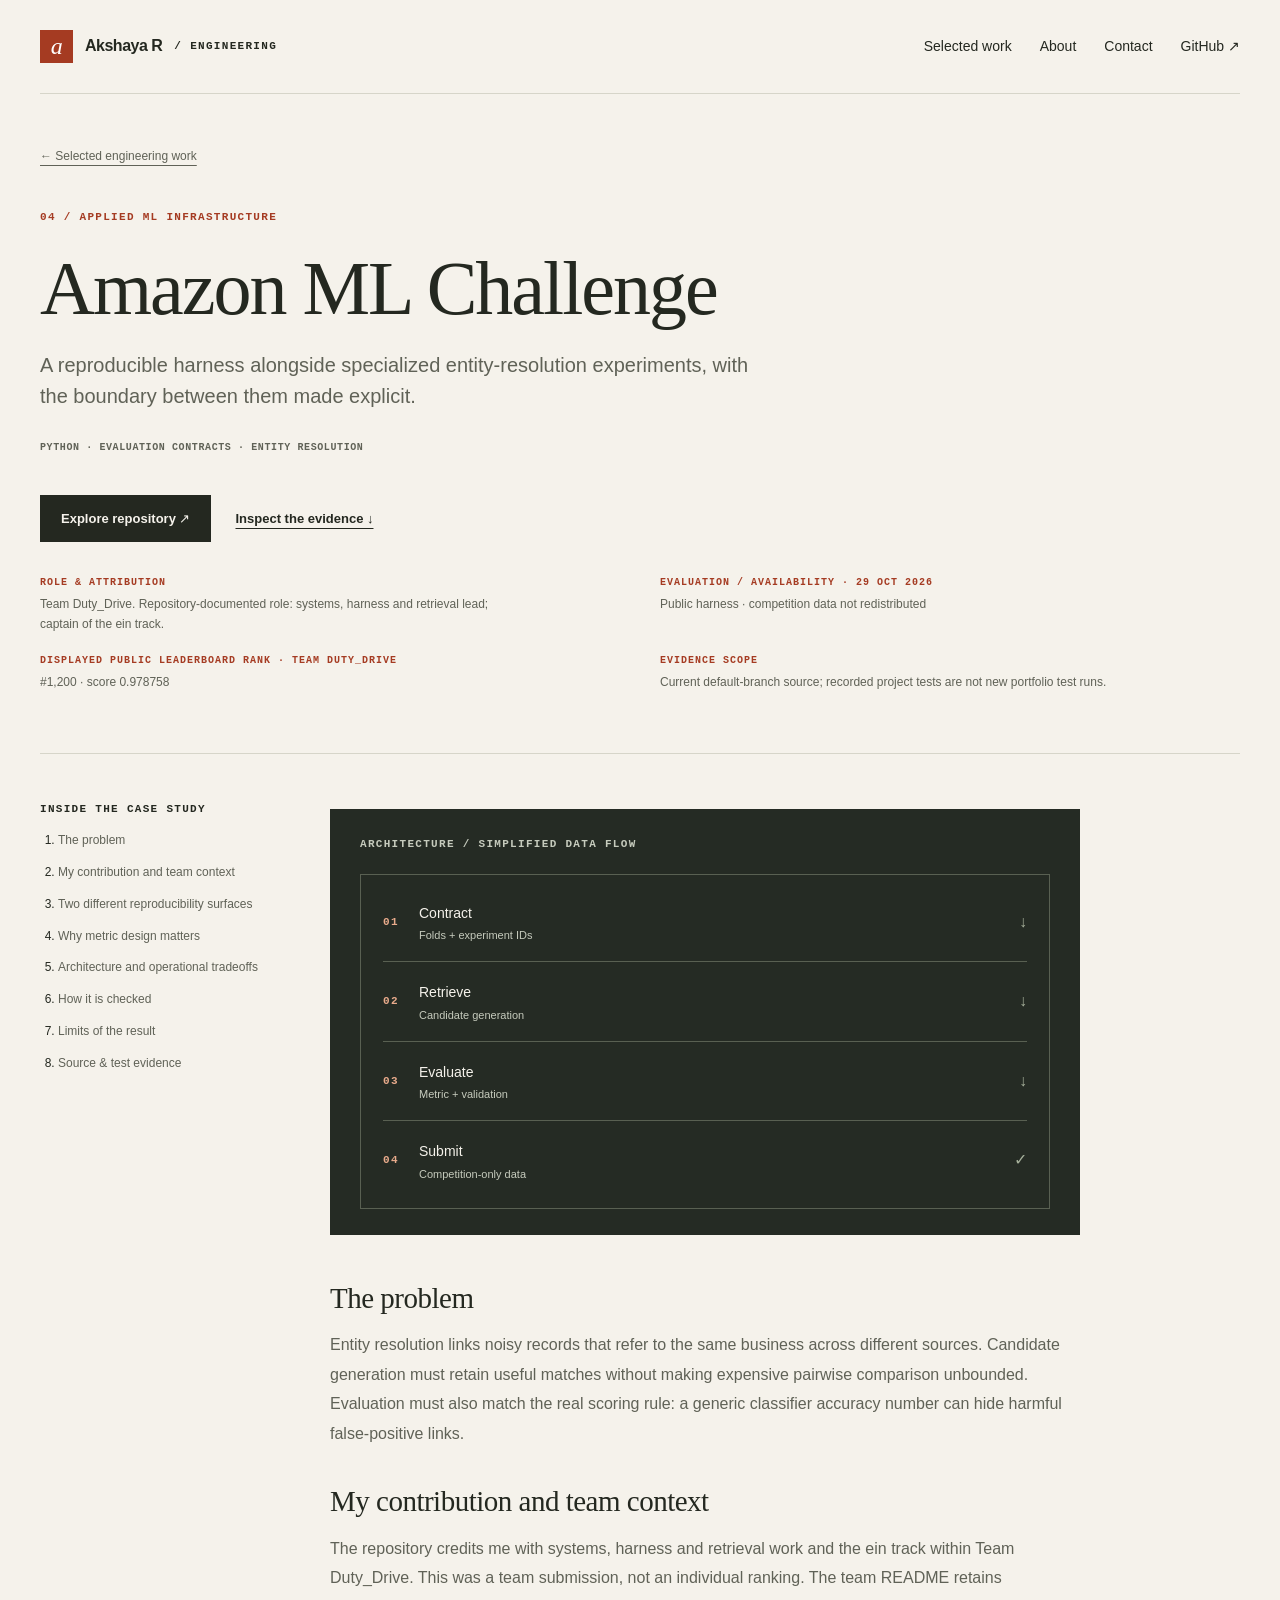
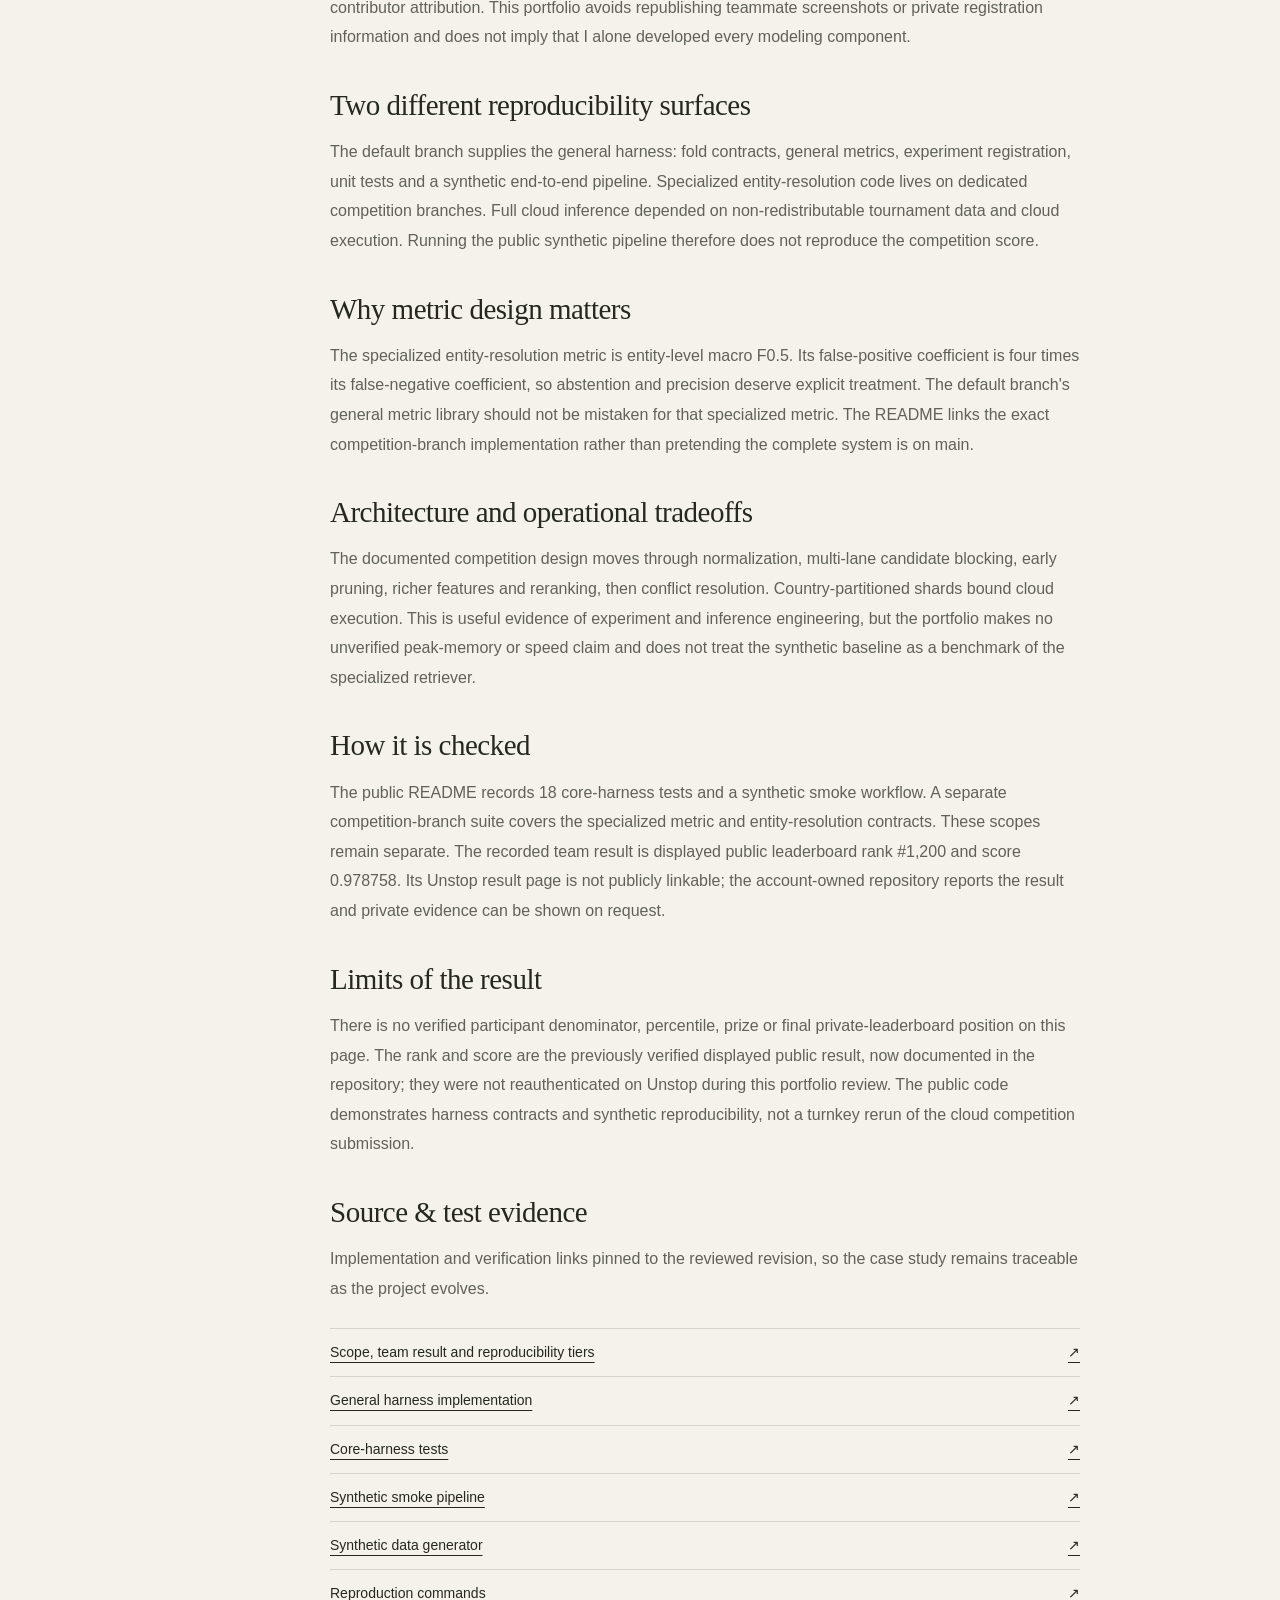
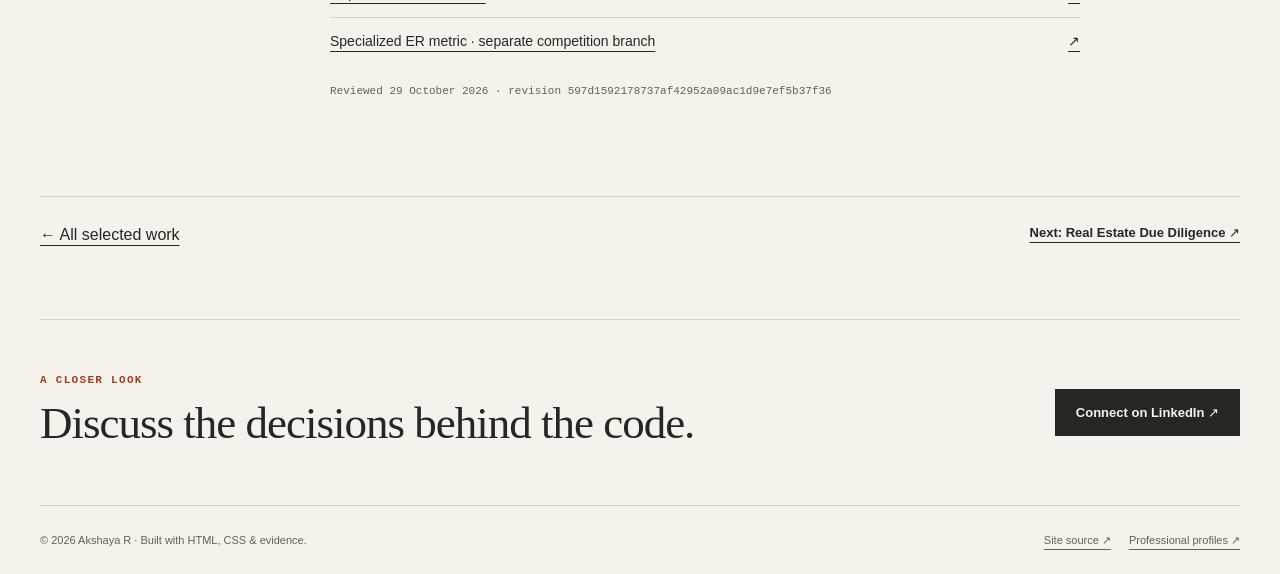
==== projects/amazon-ml/index.html @ 6d0fce3f "Redesign portfolio around source-backed engineering case studies" ====
<!doctype html>
<html lang="en"><head>
<meta charset="utf-8"><meta name="viewport" content="width=device-width,initial-scale=1">
<title>Amazon ML Challenge — Case Study | Akshaya R</title><meta name="description" content="A reproducible harness alongside specialized entity-resolution experiments, with the boundary between them made explicit.">
<meta name="color-scheme" content="light dark"><meta name="theme-color" content="#a53b22">
<link rel="canonical" href="https://akshayalgox.github.io/projects/amazon-ml/"><meta name="robots" content="index,follow">
<meta property="og:type" content="website"><meta property="og:locale" content="en_US">
<meta property="og:title" content="Amazon ML Challenge — Case Study | Akshaya R"><meta property="og:description" content="A reproducible harness alongside specialized entity-resolution experiments, with the boundary between them made explicit."><meta property="og:url" content="https://akshayalgox.github.io/projects/amazon-ml/">
<meta property="og:image" content="https://akshayalgox.github.io/assets/social.png"><meta property="og:image:width" content="1200"><meta property="og:image:height" content="630"><meta property="og:image:alt" content="Akshaya R. Software engineering, with the evidence attached.">
<meta name="twitter:card" content="summary_large_image"><meta name="twitter:title" content="Amazon ML Challenge — Case Study | Akshaya R"><meta name="twitter:description" content="A reproducible harness alongside specialized entity-resolution experiments, with the boundary between them made explicit."><meta name="twitter:image" content="https://akshayalgox.github.io/assets/social.png"><meta name="twitter:image:alt" content="Akshaya R. Software engineering, with the evidence attached.">
<link rel="icon" href="/assets/favicon.svg" type="image/svg+xml"><link rel="stylesheet" href="/assets/site.css">
<script type="application/ld+json">[{"@context": "https://schema.org", "@type": "Person", "@id": "https://akshayalgox.github.io/#person", "name": "Akshaya R", "url": "https://akshayalgox.github.io/", "sameAs": ["https://github.com/AkshayAlgoX", "https://www.linkedin.com/in/akshaya-r-a381873a4/"]}, {"@context": "https://schema.org", "@type": "WebSite", "@id": "https://akshayalgox.github.io/#website", "name": "Akshaya R — Engineering Portfolio", "url": "https://akshayalgox.github.io/"}, {"@context": "https://schema.org", "@type": "CreativeWork", "name": "Amazon ML Challenge — Engineering Case Study", "url": "https://akshayalgox.github.io/projects/amazon-ml/", "about": {"@type": "SoftwareSourceCode", "name": "Amazon ML Challenge", "codeRepository": "https://github.com/AkshayAlgoX/amlc26-harness"}}]</script>
</head><body><a class="skip" href="#main">Skip to content</a>
<header class="wrap masthead"><a class="brand" href="/"><span class="monogram" aria-hidden="true">a</span> Akshaya R<span class="folio" aria-hidden="true"> / Engineering</span></a>
<nav class="nav" aria-label="Main navigation"><a href="/#work">Selected work</a><a href="/#about">About</a><a href="/#contact">Contact</a><a href="https://github.com/AkshayAlgoX">GitHub <span aria-hidden="true">↗</span></a></nav></header>
<main id="main" class="wrap"><header class="case-hero"><a class="back" href="/#work">← Selected engineering work</a><div class="eyebrow">04 / Applied ML infrastructure</div><h1>Amazon ML Challenge</h1><p class="case-deck">A reproducible harness alongside specialized entity-resolution experiments, with the boundary between them made explicit.</p><span class="tag">Python · Evaluation contracts · Entity resolution</span><div class="actions"><a class="button" href="https://github.com/AkshayAlgoX/amlc26-harness">Explore repository ↗</a><a class="text-link" href="#evidence">Inspect the evidence ↓</a></div><dl class="case-facts"><div><dt>Role &amp; attribution</dt><dd>Team Duty_Drive. Repository-documented role: systems, harness and retrieval lead; captain of the ein track.</dd></div><div><dt>Evaluation / availability · 29 Oct 2026</dt><dd>Public harness · competition data not redistributed</dd></div><div><dt>Displayed public leaderboard rank · Team Duty_Drive</dt><dd>#1,200 · score 0.978758</dd></div><div><dt>Evidence scope</dt><dd>Current default-branch source; recorded project tests are not new portfolio test runs.</dd></div></dl></header>
<div class="case-layout"><nav class="contents" aria-label="Case study contents"><span class="label">Inside the case study</span><ol><li><a href="#section-1">The problem</a></li><li><a href="#section-2">My contribution and team context</a></li><li><a href="#section-3">Two different reproducibility surfaces</a></li><li><a href="#section-4">Why metric design matters</a></li><li><a href="#section-5">Architecture and operational tradeoffs</a></li><li><a href="#section-6">How it is checked</a></li><li><a href="#section-7">Limits of the result</a></li><li><a href="#evidence">Source &amp; test evidence</a></li></ol></nav><article class="prose" aria-label="Amazon ML Challenge technical case study"><figure class="architecture"><figcaption class="label">Architecture / simplified data flow</figcaption><div class="flow"><div class="flow-row"><span class="number">01</span><div><strong>Contract</strong><small>Folds + experiment IDs</small></div></div><div class="flow-row"><span class="number">02</span><div><strong>Retrieve</strong><small>Candidate generation</small></div></div><div class="flow-row"><span class="number">03</span><div><strong>Evaluate</strong><small>Metric + validation</small></div></div><div class="flow-row"><span class="number">04</span><div><strong>Submit</strong><small>Competition-only data</small></div></div></div></figure><section id="section-1" aria-labelledby="heading-1"><h2 id="heading-1">The problem</h2><p>Entity resolution links noisy records that refer to the same business across different sources. Candidate generation must retain useful matches without making expensive pairwise comparison unbounded. Evaluation must also match the real scoring rule: a generic classifier accuracy number can hide harmful false-positive links.</p></section><section id="section-2" aria-labelledby="heading-2"><h2 id="heading-2">My contribution and team context</h2><p>The repository credits me with systems, harness and retrieval work and the ein track within Team Duty_Drive. This was a team submission, not an individual ranking. The team README retains contributor attribution. This portfolio avoids republishing teammate screenshots or private registration information and does not imply that I alone developed every modeling component.</p></section><section id="section-3" aria-labelledby="heading-3"><h2 id="heading-3">Two different reproducibility surfaces</h2><p>The default branch supplies the general harness: fold contracts, general metrics, experiment registration, unit tests and a synthetic end-to-end pipeline. Specialized entity-resolution code lives on dedicated competition branches. Full cloud inference depended on non-redistributable tournament data and cloud execution. Running the public synthetic pipeline therefore does not reproduce the competition score.</p></section><section id="section-4" aria-labelledby="heading-4"><h2 id="heading-4">Why metric design matters</h2><p>The specialized entity-resolution metric is entity-level macro F0.5. Its false-positive coefficient is four times its false-negative coefficient, so abstention and precision deserve explicit treatment. The default branch&#x27;s general metric library should not be mistaken for that specialized metric. The README links the exact competition-branch implementation rather than pretending the complete system is on main.</p></section><section id="section-5" aria-labelledby="heading-5"><h2 id="heading-5">Architecture and operational tradeoffs</h2><p>The documented competition design moves through normalization, multi-lane candidate blocking, early pruning, richer features and reranking, then conflict resolution. Country-partitioned shards bound cloud execution. This is useful evidence of experiment and inference engineering, but the portfolio makes no unverified peak-memory or speed claim and does not treat the synthetic baseline as a benchmark of the specialized retriever.</p></section><section id="section-6" aria-labelledby="heading-6"><h2 id="heading-6">How it is checked</h2><p>The public README records 18 core-harness tests and a synthetic smoke workflow. A separate competition-branch suite covers the specialized metric and entity-resolution contracts. These scopes remain separate. The recorded team result is displayed public leaderboard rank #1,200 and score 0.978758. Its Unstop result page is not publicly linkable; the account-owned repository reports the result and private evidence can be shown on request.</p></section><section id="section-7" aria-labelledby="heading-7"><h2 id="heading-7">Limits of the result</h2><p>There is no verified participant denominator, percentile, prize or final private-leaderboard position on this page. The rank and score are the previously verified displayed public result, now documented in the repository; they were not reauthenticated on Unstop during this portfolio review. The public code demonstrates harness contracts and synthetic reproducibility, not a turnkey rerun of the cloud competition submission.</p></section><section id="evidence" aria-labelledby="evidence-title"><h2 id="evidence-title">Source &amp; test evidence</h2><p>Implementation and verification links pinned to the reviewed revision, so the case study remains traceable as the project evolves.</p><ul class="source-list"><li><a href="https://github.com/AkshayAlgoX/amlc26-harness/blob/597d1592178737af42952a09ac1d9e7ef5b37f36/README.md">Scope, team result and reproducibility tiers<span aria-hidden="true">↗</span></a></li><li><a href="https://github.com/AkshayAlgoX/amlc26-harness/tree/597d1592178737af42952a09ac1d9e7ef5b37f36/src">General harness implementation<span aria-hidden="true">↗</span></a></li><li><a href="https://github.com/AkshayAlgoX/amlc26-harness/tree/597d1592178737af42952a09ac1d9e7ef5b37f36/tests">Core-harness tests<span aria-hidden="true">↗</span></a></li><li><a href="https://github.com/AkshayAlgoX/amlc26-harness/blob/597d1592178737af42952a09ac1d9e7ef5b37f36/scripts/smoke_test.sh">Synthetic smoke pipeline<span aria-hidden="true">↗</span></a></li><li><a href="https://github.com/AkshayAlgoX/amlc26-harness/blob/597d1592178737af42952a09ac1d9e7ef5b37f36/scripts/make_synthetic.py">Synthetic data generator<span aria-hidden="true">↗</span></a></li><li><a href="https://github.com/AkshayAlgoX/amlc26-harness/blob/597d1592178737af42952a09ac1d9e7ef5b37f36/Makefile">Reproduction commands<span aria-hidden="true">↗</span></a></li><li><a href="https://github.com/AkshayAlgoX/amlc26-harness/blob/91f8d30cd1789ffe8d0418aa25c1cd086ae93667/src/er/metric.py">Specialized ER metric · separate competition branch <span aria-hidden="true">↗</span></a></li></ul><p class="source-note">Reviewed 29 October 2026 · revision 597d1592178737af42952a09ac1d9e7ef5b37f36</p></section></article></div><div class="next-work"><a href="/#work">← All selected work</a><a class="text-link" href="/projects/due-diligence/">Next: Real Estate Due Diligence <span aria-hidden="true">↗</span></a></div><section class="contact"><div><span class="eyebrow">A closer look</span><h2>Discuss the decisions behind the code.</h2></div><a class="button" href="https://www.linkedin.com/in/akshaya-r-a381873a4/">Connect on LinkedIn ↗</a></section></main>
<footer class="wrap footer"><span>© 2026 Akshaya R · Built with HTML, CSS &amp; evidence.</span><span><a href="https://github.com/AkshayAlgoX/AkshayAlgoX.github.io">Site source ↗</a><a href="/#contact">Professional profiles ↗</a></span></footer></body></html>
---- assets/site.css ----
:root{color-scheme:light dark;--paper:#f5f2eb;--surface:#fffdf8;--ink:#242820;--muted:#606257;--line:#d6d5c9;--accent:#a53b22;--tint:#e9e7db;--dark:#252b24;--on-dark:#f5f2eb;--max:1200px;font-family:Arial,Helvetica,sans-serif;font-synthesis:none}*{box-sizing:border-box}html{scroll-behavior:smooth;scroll-padding-top:6rem}body{margin:0;background:var(--paper);color:var(--ink);font-size:16px;line-height:1.65;-webkit-font-smoothing:antialiased}a{color:inherit;text-decoration-thickness:1px;text-underline-offset:5px}a:hover{color:var(--accent)}a:focus-visible,button:focus-visible{outline:3px solid var(--accent);outline-offset:5px}button{font:inherit}::selection{background:var(--accent);color:#fff}.wrap{width:min(calc(100% - 80px),var(--max));margin-inline:auto}.skip{position:absolute;top:10px;left:10px;z-index:10;padding:12px 20px;background:var(--ink);color:var(--paper);transform:translateY(-160%)}.skip:focus{transform:none}.masthead{border-bottom:1px solid var(--line);display:flex;justify-content:space-between;align-items:center;min-height:94px;gap:20px}.brand{font-weight:700;text-decoration:none;letter-spacing:-.5px;display:flex;gap:12px;align-items:center}.monogram{background:var(--accent);color:#fff;display:grid;place-items:center;width:33px;height:33px;font:italic 24px Georgia,serif}.nav{display:flex;flex-wrap:wrap;gap:12px 28px;align-items:center;font-size:14px}.nav a{text-decoration:none}.nav a:hover{text-decoration:underline}.eyebrow,.label,.number,.meta,.tag,.folio{font-family:'Courier New',monospace;text-transform:uppercase;font-size:11px;letter-spacing:1.3px;font-weight:700}.eyebrow{color:var(--accent)}.hero{padding:77px 0 0}.hero-grid{display:grid;grid-template-columns:1.5fr 1fr;gap:72px;align-items:start}.hero h1{font:400 clamp(48px,6.5vw,84px)/1.04 Georgia,'Times New Roman',serif;letter-spacing:-3px;margin:20px 0 27px;max-width:850px}.hero h1 em{color:var(--accent);font-weight:400}.intro{color:var(--muted);max-width:520px;font-size:17px;line-height:1.75}.actions{display:flex;flex-wrap:wrap;gap:12px 24px;align-items:center;margin-top:28px}.button{background:var(--ink);color:var(--paper);padding:12px 20px;text-decoration:none;font-weight:700;font-size:13px;border:1px solid var(--ink)}.button:hover{background:var(--accent);border-color:var(--accent);color:#fff}.text-link{font-size:13px;font-weight:700}.system-note{margin-top:8px;padding:24px;border:1px solid var(--line);background:var(--surface);position:relative}.system-note:before{content:'';display:block;position:absolute;inset:-1px auto auto -1px;width:28px;height:3px;background:var(--accent)}.system-note .label{color:var(--muted);display:flex;justify-content:space-between}.system-note h2{font:400 27px/1.2 Georgia,serif;margin:24px 0 18px}.decision-row{display:flex;gap:14px;align-items:center;padding:11px 0;border-top:1px solid var(--line);font-size:13px}.decision-row b{font:12px 'Courier New',monospace;color:var(--accent)}.decision-row span:last-child{margin-left:auto;color:var(--muted);font:11px 'Courier New',monospace}.note-end{font:11px/1.6 'Courier New',monospace;color:var(--muted);margin:20px 0 0}.hero-foot{display:grid;grid-template-columns:1fr 1fr;gap:40px;margin-top:56px;padding:23px 0;border-top:1px solid var(--line);border-bottom:1px solid var(--line)}.result-line{display:flex;align-items:center;gap:20px}.result-line strong{font:400 48px/1 Georgia,serif;letter-spacing:-2px}.result-line p{margin:0;font-size:12px;line-height:1.6;color:var(--muted)}.result-line p b{color:var(--ink);font-weight:700}.availability{display:flex;align-items:center;justify-content:flex-end;gap:12px;font-size:12px;color:var(--muted)}.dot{width:7px;height:7px;border-radius:50%;background:var(--accent);flex-shrink:0}.section{padding-top:78px}.section-head{display:flex;justify-content:space-between;align-items:end;gap:28px;margin-bottom:30px}.section-head h2{font:400 clamp(32px,4vw,48px)/1.15 Georgia,serif;letter-spacing:-1px;margin:10px 0 0}.section-head p{font-size:13px;color:var(--muted);max-width:290px;margin:0}.featured{background:var(--dark);color:var(--on-dark);padding:38px 40px;display:grid;grid-template-columns:1fr 1fr;gap:45px}.featured a:hover{color:#f0b59b}.featured .eyebrow{color:#e9ab8c}.project-title{font:400 38px/1.1 Georgia,serif;letter-spacing:-1px;margin:22px 0 18px}.featured p{color:#c6cbbd;font-size:14px;max-width:470px}.featured .text-link{color:var(--on-dark)}.tag{display:inline-block;color:var(--muted);font-size:10px;letter-spacing:.6px;margin-bottom:10px}.featured .tag{color:#c6cbbd}.flow{border:1px solid #596052;padding:8px 22px;align-self:center}.flow-row{display:flex;gap:16px;align-items:center;padding:17px 0;border-bottom:1px solid #596052;position:relative}.flow-row:last-child{border:0}.flow-row .number{color:#e9ab8c;min-width:20px}.flow-row strong{font-size:14px;font-weight:400}.flow-row small{display:block;font-size:11px;color:#c6cbbd}.flow-row:after{content:'↓';margin-left:auto;color:#a6b09b}.flow-row:last-child:after{content:'✓'}.project-grid{display:grid;grid-template-columns:1fr 1fr;gap:0 42px}.project-card{padding:36px 0 30px;border-bottom:1px solid var(--line);display:flex;flex-direction:column;align-items:flex-start}.project-card .project-title{font-size:31px;margin:13px 0}.project-card p{font-size:15px;color:var(--muted);max-width:490px;margin:0 0 18px}.project-card .actions{margin-top:auto;padding-top:10px}.project-card .status{margin-top:22px}.status{display:flex;align-items:baseline;gap:9px;font:11px/1.7 'Courier New',monospace;color:var(--muted)}.status:before{content:'↳';color:var(--accent)}.index-list{border-top:1px solid var(--line)}.index-row{display:grid;grid-template-columns:50px 1fr 1.4fr 24px;gap:20px;align-items:baseline;border-bottom:1px solid var(--line);padding:23px 0;text-decoration:none}.index-row h3{font:400 23px/1.2 Georgia,serif;margin:0}.index-row p{font-size:13px;color:var(--muted);margin:0}.index-row>span:last-child{font-size:21px}.about-grid{display:grid;grid-template-columns:.8fr 1.2fr;gap:90px;border-top:1px solid var(--line);padding-top:38px}.about-grid h2{font:400 44px/1.1 Georgia,serif;letter-spacing:-1px;margin:10px 0}.about-copy>p{font-size:17px;margin-top:0;color:var(--muted)}.experience{margin-top:28px;border-top:1px solid var(--line);padding-top:20px}.experience h3{font-size:14px;margin:0}.experience p{font-size:13px;color:var(--muted);margin:5px 0 16px}.contact{display:flex;justify-content:space-between;gap:30px;align-items:center;border-top:1px solid var(--line);padding:45px 0;margin-top:70px}.contact h2{font:400 clamp(30px,4vw,45px)/1.2 Georgia,serif;letter-spacing:-1px;margin:5px 0 10px}.contact p{font-size:13px;color:var(--muted);margin:0}.footer{border-top:1px solid var(--line);padding:25px 0;display:flex;justify-content:space-between;gap:15px;color:var(--muted);font-size:11px}.footer a{margin-left:18px}.case-hero{padding:48px 0 45px;border-bottom:1px solid var(--line)}.back{font-size:12px;color:var(--muted)}.case-hero .eyebrow{margin-top:40px}.case-hero h1{font:400 clamp(44px,6vw,76px)/1.1 Georgia,serif;letter-spacing:-2px;margin:20px 0}.case-deck{font-size:20px;line-height:1.55;color:var(--muted);max-width:740px}.case-facts{display:grid;grid-template-columns:1fr 1fr;gap:20px 40px;margin-top:35px}.case-facts dt{color:var(--accent);font:700 10px 'Courier New',monospace;letter-spacing:1px;text-transform:uppercase}.case-facts dd{margin:7px 0 0;font-size:12px;color:var(--muted);max-width:480px}.case-layout{display:grid;grid-template-columns:220px minmax(0,750px);gap:70px;margin-top:45px}.contents{align-self:start;position:sticky;top:30px;font-size:12px}.contents ol{padding-left:18px}.contents li{margin:12px 0}.contents a{color:var(--muted);text-decoration:none}.contents a:hover{text-decoration:underline;color:var(--accent)}.prose section{margin:0 0 35px}.prose h2{font:400 29px/1.25 Georgia,serif;letter-spacing:-.5px;margin:0 0 14px}.prose p{font-size:16px;color:var(--muted);margin:0;line-height:1.85}.architecture{background:var(--dark);padding:26px 30px;color:var(--on-dark);margin:10px 0 45px}.architecture .label{color:#c6cbbd}.architecture .flow{margin-top:20px}.source-list{list-style:none;padding:0;margin-top:25px}.source-list li{border-top:1px solid var(--line);padding:12px 0;font-size:14px}.source-list a{display:flex;justify-content:space-between;gap:15px}.source-note{font-size:11px!important;font-family:'Courier New',monospace;overflow-wrap:anywhere}.team-credit{border-left:3px solid var(--accent);padding-left:18px;margin:25px 0}.team-credit p{font-size:13px}.next-work{border-top:1px solid var(--line);margin-top:60px;padding-top:25px;display:flex;justify-content:space-between;gap:25px}.error-page{padding:90px 0;min-height:65vh}.error-page h1{font:400 60px Georgia,serif}.diagram-text{font:13px 'Courier New',monospace;margin:20px 0;color:var(--muted)}
@media(prefers-color-scheme:dark){:root{--paper:#191d19;--surface:#222820;--ink:#f1efe6;--muted:#b7bcb0;--line:#42483d;--accent:#eda585;--tint:#2b3328;--dark:#242d23}.monogram{background:#a53b22}.button:hover{background:#a53b22;border-color:#a53b22}.hero h1 em{color:#eda585}}
@media(min-width:1500px){.hero{padding-top:95px}}
@media(max-width:900px){.wrap{width:calc(100% - 48px)}.hero-grid{gap:35px;grid-template-columns:1.3fr 1fr}.hero h1{letter-spacing:-2px}.system-note{padding:18px}.decision-row span:last-child{display:none}.featured{gap:25px;padding:30px}.case-layout{grid-template-columns:180px minmax(0,1fr);gap:35px}.about-grid{gap:40px}.nav{gap:12px 20px}}
@media(max-width:650px){html{scroll-padding-top:20px}.wrap{width:calc(100% - 36px)}.masthead{align-items:flex-start;gap:20px;min-height:104px;padding:19px 0;flex-direction:column}.brand{font-size:14px}.nav{width:100%;justify-content:space-between;gap:12px;font-size:12px}.monogram{height:27px;width:27px;font-size:21px}.hero{padding-top:36px}.hero-grid{grid-template-columns:1fr;gap:28px}.hero h1{font-size:51px;letter-spacing:-2px;margin-top:16px}.intro{font-size:15px}.system-note{padding:20px;margin-top:2px}.system-note h2{font-size:25px;margin:16px 0}.decision-row span:last-child{display:block}.hero-foot{grid-template-columns:1fr;gap:18px;margin-top:28px}.availability{justify-content:flex-start}.result-line strong{font-size:40px}.section{padding-top:48px}.section-head{display:block;margin-bottom:24px}.section-head p{margin-top:14px;max-width:90%}.section-head h2{font-size:36px}.featured{grid-template-columns:1fr;padding:25px;gap:22px}.project-title{font-size:34px;margin-top:18px}.flow{padding:4px 16px}.flow-row{padding:13px 0}.project-grid{grid-template-columns:1fr}.project-card{padding:28px 0}.project-card .project-title{font-size:29px}.index-row{grid-template-columns:24px 1fr 20px;gap:12px}.index-row p{grid-column:2;grid-row:2}.index-row>span:last-child{grid-column:3;grid-row:1}.index-row h3{font-size:22px}.about-grid{grid-template-columns:1fr;gap:22px;padding-top:28px}.about-grid h2{font-size:36px}.about-copy>p{font-size:15px}.contact{margin-top:45px;align-items:flex-start;flex-direction:column;padding:30px 0}.footer{flex-direction:column;gap:12px}.footer a{margin:0 18px 0 0}.case-hero{padding:28px 0}.case-hero .eyebrow{margin-top:30px}.case-hero h1{font-size:45px;letter-spacing:-1.5px}.case-deck{font-size:17px}.case-facts{grid-template-columns:1fr}.case-layout{grid-template-columns:1fr;margin-top:25px;gap:25px}.contents{position:static;border-bottom:1px solid var(--line);padding-bottom:15px}.contents ol{display:grid;grid-template-columns:1fr 1fr;gap:8px 22px;margin-bottom:8px}.contents li{margin:0;font-size:11px}.prose h2{font-size:27px}.prose p{font-size:15px}.architecture{padding:22px}.next-work{font-size:13px}.eyebrow{font-size:10px}}
@media(prefers-reduced-motion:reduce){html{scroll-behavior:auto}*,*:before,*:after{animation:none!important;transition:none!important}}
@media print{.nav,.contents,.skip,.actions{display:none}.wrap{width:100%}.case-layout{display:block}.hero-grid{display:block}.system-note{display:none}.featured,.architecture{background:white;color:black}.featured p,.flow-row small{color:black}.section{padding-top:25px}a{overflow-wrap:anywhere}body{background:white;color:black}.prose p{color:black}.footer{margin-top:20px}}

@media(max-width:650px){.hero{display:flex;flex-direction:column}.hero-grid{display:contents}.hero-grid>div{order:0}.hero-foot{order:1}.hero .system-note{order:2;margin-top:28px}}
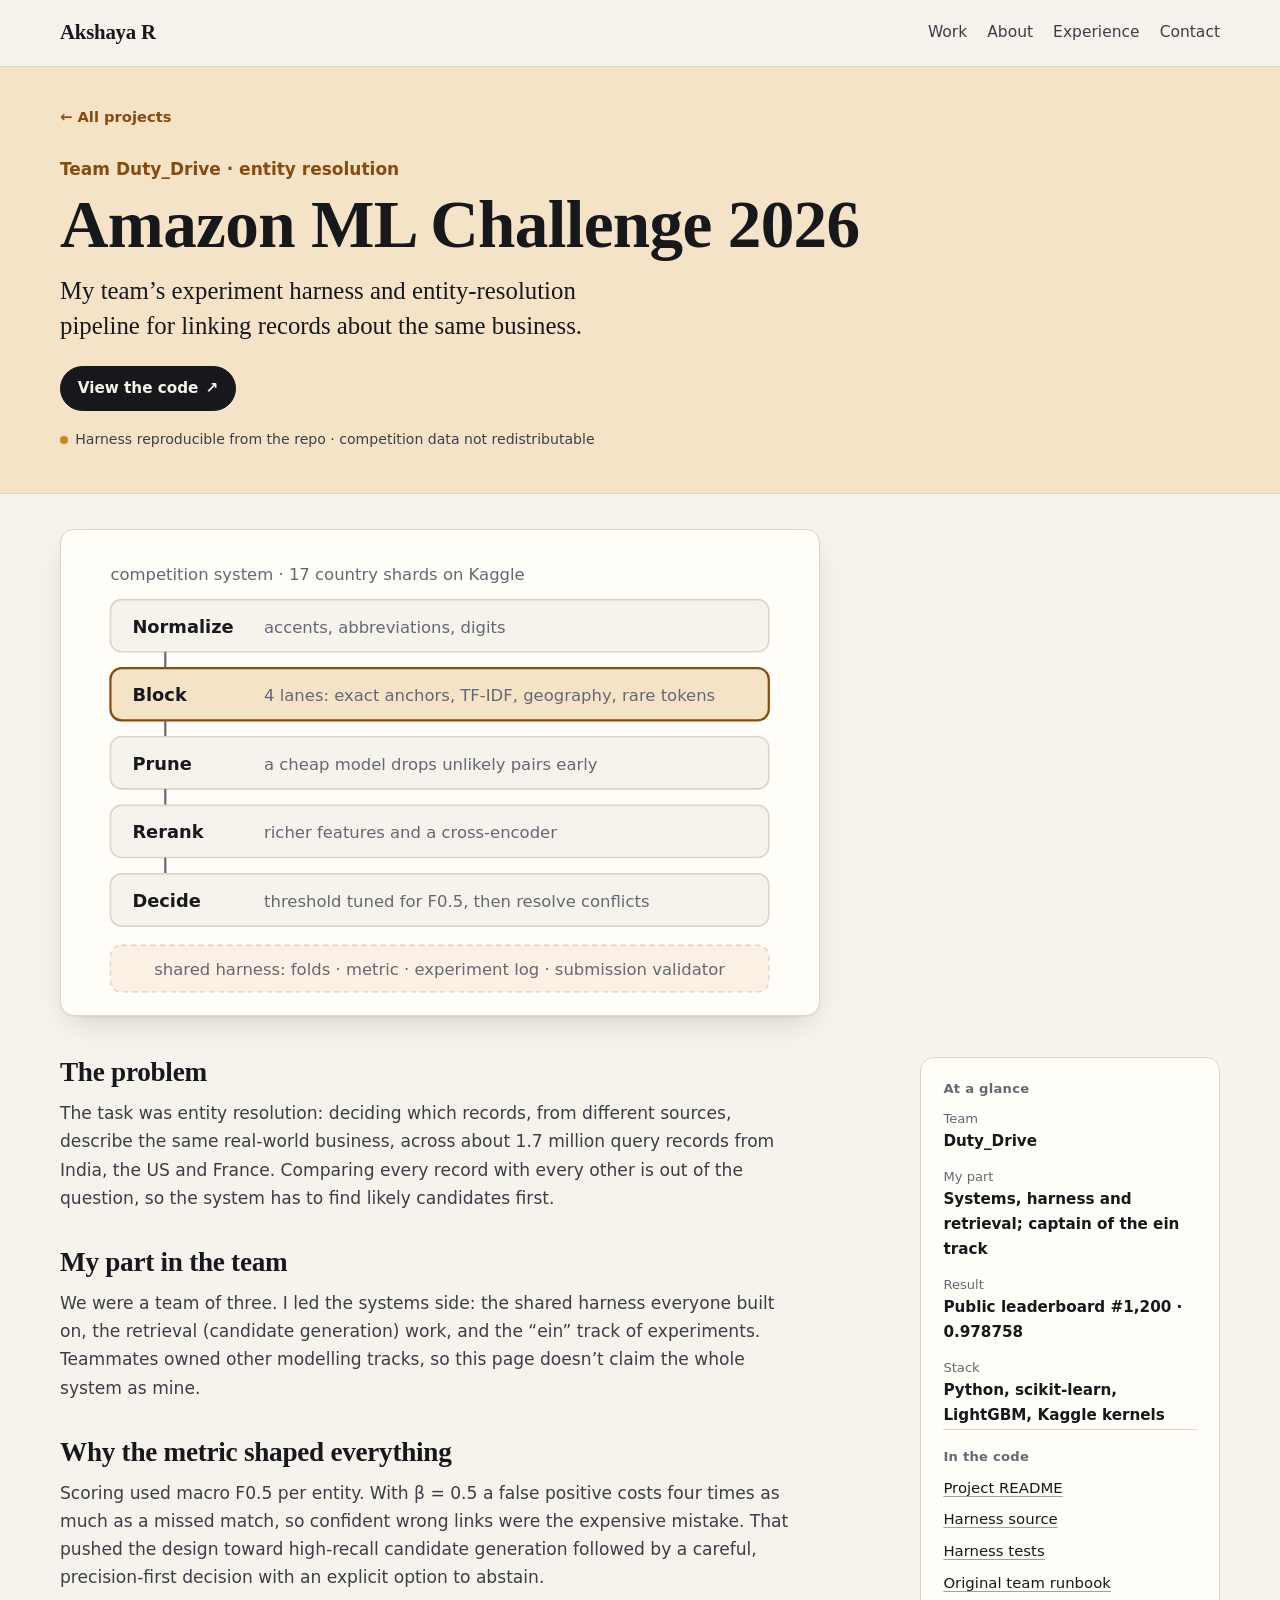
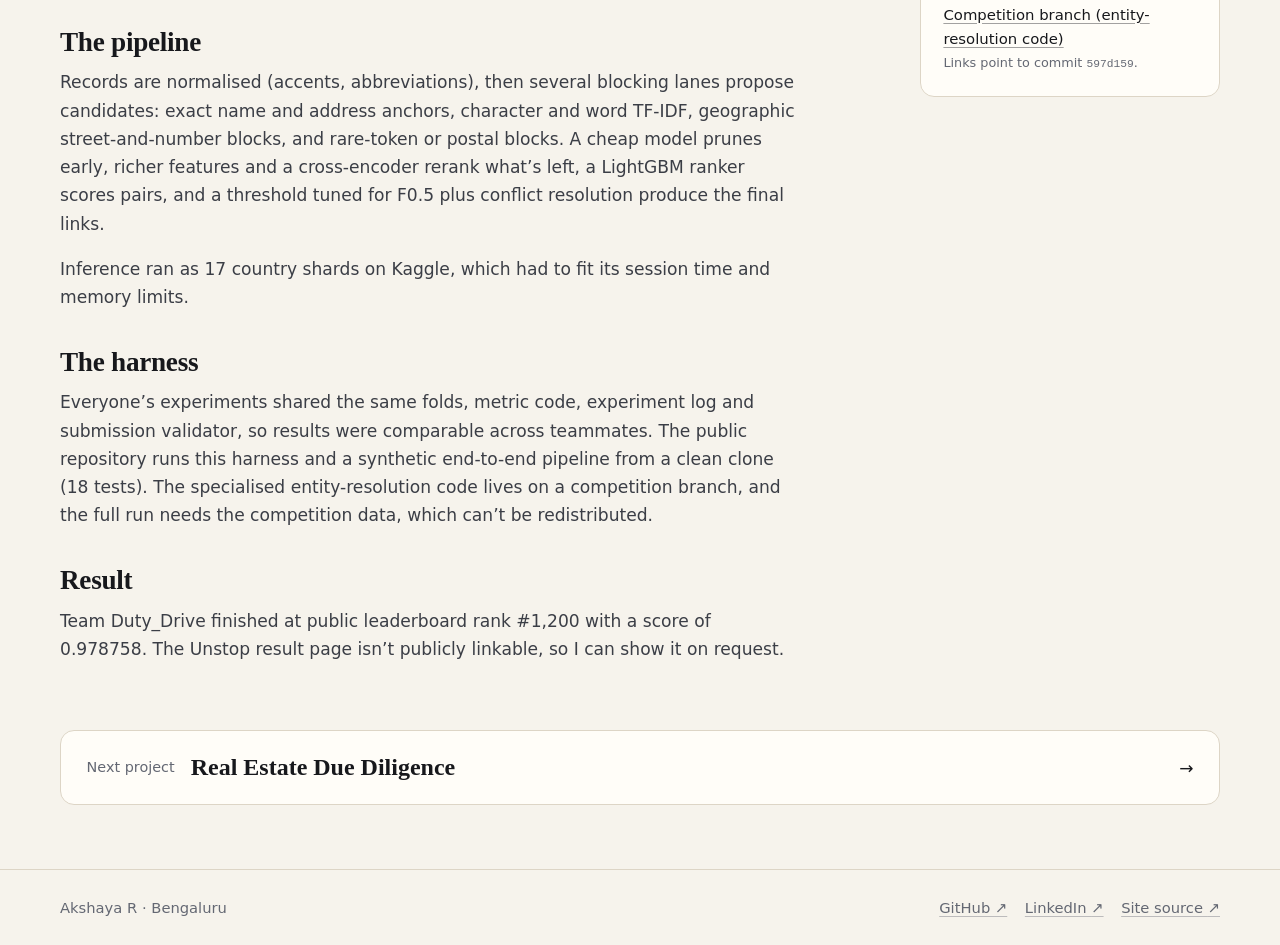
==== commit ff3dc6d6: "Redesign the portfolio as a personal, visual engineering site Replaces the report-style design (abst" ====
--- a/projects/amazon-ml/index.html
+++ b/projects/amazon-ml/index.html
@@ -1,18 +1,74 @@
 <!doctype html>
-<html lang="en"><head>
-<meta charset="utf-8"><meta name="viewport" content="width=device-width,initial-scale=1">
-<title>Amazon ML Challenge — Case Study | Akshaya R</title><meta name="description" content="A reproducible harness alongside specialized entity-resolution experiments, with the boundary between them made explicit.">
-<meta name="color-scheme" content="light dark"><meta name="theme-color" content="#a53b22">
-<link rel="canonical" href="https://akshayalgox.github.io/projects/amazon-ml/"><meta name="robots" content="index,follow">
-<meta property="og:type" content="website"><meta property="og:locale" content="en_US">
-<meta property="og:title" content="Amazon ML Challenge — Case Study | Akshaya R"><meta property="og:description" content="A reproducible harness alongside specialized entity-resolution experiments, with the boundary between them made explicit."><meta property="og:url" content="https://akshayalgox.github.io/projects/amazon-ml/">
-<meta property="og:image" content="https://akshayalgox.github.io/assets/social.png"><meta property="og:image:width" content="1200"><meta property="og:image:height" content="630"><meta property="og:image:alt" content="Akshaya R. Software engineering, with the evidence attached.">
-<meta name="twitter:card" content="summary_large_image"><meta name="twitter:title" content="Amazon ML Challenge — Case Study | Akshaya R"><meta name="twitter:description" content="A reproducible harness alongside specialized entity-resolution experiments, with the boundary between them made explicit."><meta name="twitter:image" content="https://akshayalgox.github.io/assets/social.png"><meta name="twitter:image:alt" content="Akshaya R. Software engineering, with the evidence attached.">
-<link rel="icon" href="/assets/favicon.svg" type="image/svg+xml"><link rel="stylesheet" href="/assets/site.css">
-<script type="application/ld+json">[{"@context": "https://schema.org", "@type": "Person", "@id": "https://akshayalgox.github.io/#person", "name": "Akshaya R", "url": "https://akshayalgox.github.io/", "sameAs": ["https://github.com/AkshayAlgoX", "https://www.linkedin.com/in/akshaya-r-a381873a4/"]}, {"@context": "https://schema.org", "@type": "WebSite", "@id": "https://akshayalgox.github.io/#website", "name": "Akshaya R — Engineering Portfolio", "url": "https://akshayalgox.github.io/"}, {"@context": "https://schema.org", "@type": "CreativeWork", "name": "Amazon ML Challenge — Engineering Case Study", "url": "https://akshayalgox.github.io/projects/amazon-ml/", "about": {"@type": "SoftwareSourceCode", "name": "Amazon ML Challenge", "codeRepository": "https://github.com/AkshayAlgoX/amlc26-harness"}}]</script>
-</head><body><a class="skip" href="#main">Skip to content</a>
-<header class="wrap masthead"><a class="brand" href="/"><span class="monogram" aria-hidden="true">a</span> Akshaya R<span class="folio" aria-hidden="true"> / Engineering</span></a>
-<nav class="nav" aria-label="Main navigation"><a href="/#work">Selected work</a><a href="/#about">About</a><a href="/#contact">Contact</a><a href="https://github.com/AkshayAlgoX">GitHub <span aria-hidden="true">↗</span></a></nav></header>
-<main id="main" class="wrap"><header class="case-hero"><a class="back" href="/#work">← Selected engineering work</a><div class="eyebrow">04 / Applied ML infrastructure</div><h1>Amazon ML Challenge</h1><p class="case-deck">A reproducible harness alongside specialized entity-resolution experiments, with the boundary between them made explicit.</p><span class="tag">Python · Evaluation contracts · Entity resolution</span><div class="actions"><a class="button" href="https://github.com/AkshayAlgoX/amlc26-harness">Explore repository ↗</a><a class="text-link" href="#evidence">Inspect the evidence ↓</a></div><dl class="case-facts"><div><dt>Role &amp; attribution</dt><dd>Team Duty_Drive. Repository-documented role: systems, harness and retrieval lead; captain of the ein track.</dd></div><div><dt>Evaluation / availability · 29 Oct 2026</dt><dd>Public harness · competition data not redistributed</dd></div><div><dt>Displayed public leaderboard rank · Team Duty_Drive</dt><dd>#1,200 · score 0.978758</dd></div><div><dt>Evidence scope</dt><dd>Current default-branch source; recorded project tests are not new portfolio test runs.</dd></div></dl></header>
-<div class="case-layout"><nav class="contents" aria-label="Case study contents"><span class="label">Inside the case study</span><ol><li><a href="#section-1">The problem</a></li><li><a href="#section-2">My contribution and team context</a></li><li><a href="#section-3">Two different reproducibility surfaces</a></li><li><a href="#section-4">Why metric design matters</a></li><li><a href="#section-5">Architecture and operational tradeoffs</a></li><li><a href="#section-6">How it is checked</a></li><li><a href="#section-7">Limits of the result</a></li><li><a href="#evidence">Source &amp; test evidence</a></li></ol></nav><article class="prose" aria-label="Amazon ML Challenge technical case study"><figure class="architecture"><figcaption class="label">Architecture / simplified data flow</figcaption><div class="flow"><div class="flow-row"><span class="number">01</span><div><strong>Contract</strong><small>Folds + experiment IDs</small></div></div><div class="flow-row"><span class="number">02</span><div><strong>Retrieve</strong><small>Candidate generation</small></div></div><div class="flow-row"><span class="number">03</span><div><strong>Evaluate</strong><small>Metric + validation</small></div></div><div class="flow-row"><span class="number">04</span><div><strong>Submit</strong><small>Competition-only data</small></div></div></div></figure><section id="section-1" aria-labelledby="heading-1"><h2 id="heading-1">The problem</h2><p>Entity resolution links noisy records that refer to the same business across different sources. Candidate generation must retain useful matches without making expensive pairwise comparison unbounded. Evaluation must also match the real scoring rule: a generic classifier accuracy number can hide harmful false-positive links.</p></section><section id="section-2" aria-labelledby="heading-2"><h2 id="heading-2">My contribution and team context</h2><p>The repository credits me with systems, harness and retrieval work and the ein track within Team Duty_Drive. This was a team submission, not an individual ranking. The team README retains contributor attribution. This portfolio avoids republishing teammate screenshots or private registration information and does not imply that I alone developed every modeling component.</p></section><section id="section-3" aria-labelledby="heading-3"><h2 id="heading-3">Two different reproducibility surfaces</h2><p>The default branch supplies the general harness: fold contracts, general metrics, experiment registration, unit tests and a synthetic end-to-end pipeline. Specialized entity-resolution code lives on dedicated competition branches. Full cloud inference depended on non-redistributable tournament data and cloud execution. Running the public synthetic pipeline therefore does not reproduce the competition score.</p></section><section id="section-4" aria-labelledby="heading-4"><h2 id="heading-4">Why metric design matters</h2><p>The specialized entity-resolution metric is entity-level macro F0.5. Its false-positive coefficient is four times its false-negative coefficient, so abstention and precision deserve explicit treatment. The default branch&#x27;s general metric library should not be mistaken for that specialized metric. The README links the exact competition-branch implementation rather than pretending the complete system is on main.</p></section><section id="section-5" aria-labelledby="heading-5"><h2 id="heading-5">Architecture and operational tradeoffs</h2><p>The documented competition design moves through normalization, multi-lane candidate blocking, early pruning, richer features and reranking, then conflict resolution. Country-partitioned shards bound cloud execution. This is useful evidence of experiment and inference engineering, but the portfolio makes no unverified peak-memory or speed claim and does not treat the synthetic baseline as a benchmark of the specialized retriever.</p></section><section id="section-6" aria-labelledby="heading-6"><h2 id="heading-6">How it is checked</h2><p>The public README records 18 core-harness tests and a synthetic smoke workflow. A separate competition-branch suite covers the specialized metric and entity-resolution contracts. These scopes remain separate. The recorded team result is displayed public leaderboard rank #1,200 and score 0.978758. Its Unstop result page is not publicly linkable; the account-owned repository reports the result and private evidence can be shown on request.</p></section><section id="section-7" aria-labelledby="heading-7"><h2 id="heading-7">Limits of the result</h2><p>There is no verified participant denominator, percentile, prize or final private-leaderboard position on this page. The rank and score are the previously verified displayed public result, now documented in the repository; they were not reauthenticated on Unstop during this portfolio review. The public code demonstrates harness contracts and synthetic reproducibility, not a turnkey rerun of the cloud competition submission.</p></section><section id="evidence" aria-labelledby="evidence-title"><h2 id="evidence-title">Source &amp; test evidence</h2><p>Implementation and verification links pinned to the reviewed revision, so the case study remains traceable as the project evolves.</p><ul class="source-list"><li><a href="https://github.com/AkshayAlgoX/amlc26-harness/blob/597d1592178737af42952a09ac1d9e7ef5b37f36/README.md">Scope, team result and reproducibility tiers<span aria-hidden="true">↗</span></a></li><li><a href="https://github.com/AkshayAlgoX/amlc26-harness/tree/597d1592178737af42952a09ac1d9e7ef5b37f36/src">General harness implementation<span aria-hidden="true">↗</span></a></li><li><a href="https://github.com/AkshayAlgoX/amlc26-harness/tree/597d1592178737af42952a09ac1d9e7ef5b37f36/tests">Core-harness tests<span aria-hidden="true">↗</span></a></li><li><a href="https://github.com/AkshayAlgoX/amlc26-harness/blob/597d1592178737af42952a09ac1d9e7ef5b37f36/scripts/smoke_test.sh">Synthetic smoke pipeline<span aria-hidden="true">↗</span></a></li><li><a href="https://github.com/AkshayAlgoX/amlc26-harness/blob/597d1592178737af42952a09ac1d9e7ef5b37f36/scripts/make_synthetic.py">Synthetic data generator<span aria-hidden="true">↗</span></a></li><li><a href="https://github.com/AkshayAlgoX/amlc26-harness/blob/597d1592178737af42952a09ac1d9e7ef5b37f36/Makefile">Reproduction commands<span aria-hidden="true">↗</span></a></li><li><a href="https://github.com/AkshayAlgoX/amlc26-harness/blob/91f8d30cd1789ffe8d0418aa25c1cd086ae93667/src/er/metric.py">Specialized ER metric · separate competition branch <span aria-hidden="true">↗</span></a></li></ul><p class="source-note">Reviewed 29 October 2026 · revision 597d1592178737af42952a09ac1d9e7ef5b37f36</p></section></article></div><div class="next-work"><a href="/#work">← All selected work</a><a class="text-link" href="/projects/due-diligence/">Next: Real Estate Due Diligence <span aria-hidden="true">↗</span></a></div><section class="contact"><div><span class="eyebrow">A closer look</span><h2>Discuss the decisions behind the code.</h2></div><a class="button" href="https://www.linkedin.com/in/akshaya-r-a381873a4/">Connect on LinkedIn ↗</a></section></main>
-<footer class="wrap footer"><span>© 2026 Akshaya R · Built with HTML, CSS &amp; evidence.</span><span><a href="https://github.com/AkshayAlgoX/AkshayAlgoX.github.io">Site source ↗</a><a href="/#contact">Professional profiles ↗</a></span></footer></body></html>+<html lang="en">
+<head>
+<meta charset="utf-8">
+<meta name="viewport" content="width=device-width,initial-scale=1">
+<title>Amazon ML Challenge 2026 · Akshaya R</title>
+<meta name="description" content="Team Duty_Drive’s harness and entity-resolution pipeline for the Amazon ML Challenge 2026 (public leaderboard #1,200).">
+<meta name="color-scheme" content="light dark">
+<meta name="theme-color" content="#f6f3ec">
+<link rel="canonical" href="https://akshayalgox.github.io/projects/amazon-ml/">
+<meta name="robots" content="index,follow">
+<meta property="og:type" content="website">
+<meta property="og:site_name" content="Akshaya R">
+<meta property="og:title" content="Amazon ML Challenge 2026 · Akshaya R">
+<meta property="og:description" content="Team Duty_Drive’s harness and entity-resolution pipeline for the Amazon ML Challenge 2026 (public leaderboard #1,200).">
+<meta property="og:url" content="https://akshayalgox.github.io/projects/amazon-ml/">
+<meta property="og:image" content="https://akshayalgox.github.io/assets/social.png">
+<meta property="og:image:width" content="1200">
+<meta property="og:image:height" content="630">
+<meta property="og:image:alt" content="Akshaya R, software engineer: backend, full-stack and applied ML projects">
+<meta name="twitter:card" content="summary_large_image">
+<meta name="twitter:title" content="Amazon ML Challenge 2026 · Akshaya R">
+<meta name="twitter:description" content="Team Duty_Drive’s harness and entity-resolution pipeline for the Amazon ML Challenge 2026 (public leaderboard #1,200).">
+<meta name="twitter:image" content="https://akshayalgox.github.io/assets/social.png">
+<link rel="icon" href="/assets/favicon.svg" type="image/svg+xml">
+<link rel="stylesheet" href="/assets/site.css">
+<script type="application/ld+json">[{"@context": "https://schema.org", "@type": "Person", "@id": "https://akshayalgox.github.io/#person", "name": "Akshaya R", "url": "https://akshayalgox.github.io/", "sameAs": ["https://github.com/AkshayAlgoX", "https://www.linkedin.com/in/akshaya-r-a381873a4/", "https://leetcode.com/u/rakshay5764/"], "affiliation": {"@type": "CollegeOrUniversity", "name": "BGS College of Engineering and Technology"}, "knowsAbout": ["Backend development", "Full-stack development", "Java", "Spring Boot", "TypeScript", "Node.js", "Python", "PostgreSQL", "MongoDB", "Applied machine learning"]}, {"@context": "https://schema.org", "@type": "WebSite", "@id": "https://akshayalgox.github.io/#website", "name": "Akshaya R", "url": "https://akshayalgox.github.io/"}, {"@context": "https://schema.org", "@type": "CreativeWork", "name": "Amazon ML Challenge 2026", "url": "https://akshayalgox.github.io/projects/amazon-ml/", "author": {"@id": "https://akshayalgox.github.io/#person"}, "about": {"@type": "SoftwareSourceCode", "name": "Amazon ML Challenge 2026", "codeRepository": "https://github.com/AkshayAlgoX/amlc26-harness"}}]</script>
+</head>
+<body>
+<a class="skip" href="#main">Skip to content</a>
+<header class="site-head">
+<div class="wrap head-row">
+<a class="wordmark" href="/" aria-label="Akshaya R, home">Akshaya R</a>
+<nav aria-label="Main">
+<a href="/#work">Work</a><a href="/#about">About</a><a href="/#experience">Experience</a><a href="/#contact">Contact</a>
+</nav>
+</div>
+</header>
+<main id="main" class="case t-amber">
+<div class="case-top"><div class="wrap">
+<p class="crumb"><a href="/#work"><span aria-hidden="true">←</span> All projects</a></p>
+<p class="context">Team Duty_Drive · entity resolution</p>
+<h1>Amazon ML Challenge 2026</h1>
+<p class="lead">My team’s experiment harness and entity-resolution pipeline for linking records about the same business.</p>
+<div class="cta"><a class="btn primary" href="https://github.com/AkshayAlgoX/amlc26-harness">View the code <span aria-hidden="true">↗</span></a></div>
+<p class="status">Harness reproducible from the repo · competition data not redistributable</p>
+</div></div>
+<div class="wrap"><figure class="case-hero-fig"><svg class="fig" viewBox="0 0 520 330" role="img" aria-labelledby="pl-t pl-d">
+<title id="pl-t">Entity-resolution pipeline</title>
+<desc id="pl-d">Records are normalized, candidates come from four blocking lanes, a cheap model prunes them, richer features and a cross-encoder rerank them, and a threshold tuned for F0.5 plus conflict resolution makes the final links. Underneath is the shared harness: folds, metric, experiment log and submission validator.</desc>
+<text x="20" y="20" class="f-small">competition system · 17 country shards on Kaggle</text>
+<rect x="20" y="34" width="480" height="38" rx="8" class="f-box"/><text x="36" y="58" class="f-strong">Normalize</text><text x="132" y="58" class="f-small">accents, abbreviations, digits</text><path d="M60,72 L60,84" class="f-arrow"/><rect x="20" y="84" width="480" height="38" rx="8" class="f-sel"/><text x="36" y="108" class="f-strong">Block</text><text x="132" y="108" class="f-small">4 lanes: exact anchors, TF-IDF, geography, rare tokens</text><path d="M60,122 L60,134" class="f-arrow"/><rect x="20" y="134" width="480" height="38" rx="8" class="f-box"/><text x="36" y="158" class="f-strong">Prune</text><text x="132" y="158" class="f-small">a cheap model drops unlikely pairs early</text><path d="M60,172 L60,184" class="f-arrow"/><rect x="20" y="184" width="480" height="38" rx="8" class="f-box"/><text x="36" y="208" class="f-strong">Rerank</text><text x="132" y="208" class="f-small">richer features and a cross-encoder</text><path d="M60,222 L60,234" class="f-arrow"/><rect x="20" y="234" width="480" height="38" rx="8" class="f-box"/><text x="36" y="258" class="f-strong">Decide</text><text x="132" y="258" class="f-small">threshold tuned for F0.5, then resolve conflicts</text>
+<rect x="20" y="286" width="480" height="34" rx="8" class="f-band"/>
+<text x="260" y="308" text-anchor="middle" class="f-small">shared harness: folds · metric · experiment log · submission validator</text>
+</svg></figure>
+<div class="case-grid">
+<article class="case-body"><section aria-labelledby="s0"><h2 id="s0">The problem</h2><p>The task was entity resolution: deciding which records, from different sources, describe the same real-world business, across about 1.7 million query records from India, the US and France. Comparing every record with every other is out of the question, so the system has to find likely candidates first.</p></section><section aria-labelledby="s1"><h2 id="s1">My part in the team</h2><p>We were a team of three. I led the systems side: the shared harness everyone built on, the retrieval (candidate generation) work, and the “ein” track of experiments. Teammates owned other modelling tracks, so this page doesn’t claim the whole system as mine.</p></section><section aria-labelledby="s2"><h2 id="s2">Why the metric shaped everything</h2><p>Scoring used macro F0.5 per entity. With β = 0.5 a false positive costs four times as much as a missed match, so confident wrong links were the expensive mistake. That pushed the design toward high-recall candidate generation followed by a careful, precision-first decision with an explicit option to abstain.</p></section><section aria-labelledby="s3"><h2 id="s3">The pipeline</h2><p>Records are normalised (accents, abbreviations), then several blocking lanes propose candidates: exact name and address anchors, character and word TF-IDF, geographic street-and-number blocks, and rare-token or postal blocks. A cheap model prunes early, richer features and a cross-encoder rerank what’s left, a LightGBM ranker scores pairs, and a threshold tuned for F0.5 plus conflict resolution produce the final links.</p><p>Inference ran as 17 country shards on Kaggle, which had to fit its session time and memory limits.</p></section><section aria-labelledby="s4"><h2 id="s4">The harness</h2><p>Everyone’s experiments shared the same folds, metric code, experiment log and submission validator, so results were comparable across teammates. The public repository runs this harness and a synthetic end-to-end pipeline from a clean clone (18 tests). The specialised entity-resolution code lives on a competition branch, and the full run needs the competition data, which can’t be redistributed.</p></section><section aria-labelledby="s5"><h2 id="s5">Result</h2><p>Team Duty_Drive finished at public leaderboard rank #1,200 with a score of 0.978758. The Unstop result page isn’t publicly linkable, so I can show it on request.</p></section></article>
+<aside class="case-side" aria-label="Project details">
+<h2 class="side-title">At a glance</h2><dl class="glance"><div><dt>Team</dt><dd>Duty_Drive</dd></div><div><dt>My part</dt><dd>Systems, harness and retrieval; captain of the ein track</dd></div><div><dt>Result</dt><dd>Public leaderboard #1,200 · 0.978758</dd></div><div><dt>Stack</dt><dd>Python, scikit-learn, LightGBM, Kaggle kernels</dd></div></dl>
+<h2 class="side-title">In the code</h2><ul class="sources"><li><a href="https://github.com/AkshayAlgoX/amlc26-harness/blob/597d159/README.md">Project README</a></li><li><a href="https://github.com/AkshayAlgoX/amlc26-harness/tree/597d159/src">Harness source</a></li><li><a href="https://github.com/AkshayAlgoX/amlc26-harness/tree/597d159/tests">Harness tests</a></li><li><a href="https://github.com/AkshayAlgoX/amlc26-harness/blob/597d159/docs/STARTER_REPO_README.md">Original team runbook</a></li><li><a href="https://github.com/AkshayAlgoX/amlc26-harness/tree/ein/agy2-competition">Competition branch (entity-resolution code)</a></li></ul>
+<p class="pin">Links point to commit <code>597d159</code>.</p>
+</aside>
+</div>
+<p class="next"><a href="/projects/due-diligence/"><span>Next project</span><strong>Real Estate Due Diligence</strong><span aria-hidden="true">→</span></a></p>
+</div>
+</main>
+<footer class="site-foot">
+<div class="wrap foot-row">
+<p>Akshaya R · Bengaluru</p>
+<p><a href="https://github.com/AkshayAlgoX">GitHub <span aria-hidden="true">↗</span></a><a href="https://www.linkedin.com/in/akshaya-r-a381873a4/">LinkedIn <span aria-hidden="true">↗</span></a><a href="https://github.com/AkshayAlgoX/AkshayAlgoX.github.io">Site source <span aria-hidden="true">↗</span></a></p>
+</div>
+</footer>
+</body>
+</html>
--- a/assets/site.css
+++ b/assets/site.css
@@ -1,9 +1,279 @@
-:root{color-scheme:light dark;--paper:#f5f2eb;--surface:#fffdf8;--ink:#242820;--muted:#606257;--line:#d6d5c9;--accent:#a53b22;--tint:#e9e7db;--dark:#252b24;--on-dark:#f5f2eb;--max:1200px;font-family:Arial,Helvetica,sans-serif;font-synthesis:none}*{box-sizing:border-box}html{scroll-behavior:smooth;scroll-padding-top:6rem}body{margin:0;background:var(--paper);color:var(--ink);font-size:16px;line-height:1.65;-webkit-font-smoothing:antialiased}a{color:inherit;text-decoration-thickness:1px;text-underline-offset:5px}a:hover{color:var(--accent)}a:focus-visible,button:focus-visible{outline:3px solid var(--accent);outline-offset:5px}button{font:inherit}::selection{background:var(--accent);color:#fff}.wrap{width:min(calc(100% - 80px),var(--max));margin-inline:auto}.skip{position:absolute;top:10px;left:10px;z-index:10;padding:12px 20px;background:var(--ink);color:var(--paper);transform:translateY(-160%)}.skip:focus{transform:none}.masthead{border-bottom:1px solid var(--line);display:flex;justify-content:space-between;align-items:center;min-height:94px;gap:20px}.brand{font-weight:700;text-decoration:none;letter-spacing:-.5px;display:flex;gap:12px;align-items:center}.monogram{background:var(--accent);color:#fff;display:grid;place-items:center;width:33px;height:33px;font:italic 24px Georgia,serif}.nav{display:flex;flex-wrap:wrap;gap:12px 28px;align-items:center;font-size:14px}.nav a{text-decoration:none}.nav a:hover{text-decoration:underline}.eyebrow,.label,.number,.meta,.tag,.folio{font-family:'Courier New',monospace;text-transform:uppercase;font-size:11px;letter-spacing:1.3px;font-weight:700}.eyebrow{color:var(--accent)}.hero{padding:77px 0 0}.hero-grid{display:grid;grid-template-columns:1.5fr 1fr;gap:72px;align-items:start}.hero h1{font:400 clamp(48px,6.5vw,84px)/1.04 Georgia,'Times New Roman',serif;letter-spacing:-3px;margin:20px 0 27px;max-width:850px}.hero h1 em{color:var(--accent);font-weight:400}.intro{color:var(--muted);max-width:520px;font-size:17px;line-height:1.75}.actions{display:flex;flex-wrap:wrap;gap:12px 24px;align-items:center;margin-top:28px}.button{background:var(--ink);color:var(--paper);padding:12px 20px;text-decoration:none;font-weight:700;font-size:13px;border:1px solid var(--ink)}.button:hover{background:var(--accent);border-color:var(--accent);color:#fff}.text-link{font-size:13px;font-weight:700}.system-note{margin-top:8px;padding:24px;border:1px solid var(--line);background:var(--surface);position:relative}.system-note:before{content:'';display:block;position:absolute;inset:-1px auto auto -1px;width:28px;height:3px;background:var(--accent)}.system-note .label{color:var(--muted);display:flex;justify-content:space-between}.system-note h2{font:400 27px/1.2 Georgia,serif;margin:24px 0 18px}.decision-row{display:flex;gap:14px;align-items:center;padding:11px 0;border-top:1px solid var(--line);font-size:13px}.decision-row b{font:12px 'Courier New',monospace;color:var(--accent)}.decision-row span:last-child{margin-left:auto;color:var(--muted);font:11px 'Courier New',monospace}.note-end{font:11px/1.6 'Courier New',monospace;color:var(--muted);margin:20px 0 0}.hero-foot{display:grid;grid-template-columns:1fr 1fr;gap:40px;margin-top:56px;padding:23px 0;border-top:1px solid var(--line);border-bottom:1px solid var(--line)}.result-line{display:flex;align-items:center;gap:20px}.result-line strong{font:400 48px/1 Georgia,serif;letter-spacing:-2px}.result-line p{margin:0;font-size:12px;line-height:1.6;color:var(--muted)}.result-line p b{color:var(--ink);font-weight:700}.availability{display:flex;align-items:center;justify-content:flex-end;gap:12px;font-size:12px;color:var(--muted)}.dot{width:7px;height:7px;border-radius:50%;background:var(--accent);flex-shrink:0}.section{padding-top:78px}.section-head{display:flex;justify-content:space-between;align-items:end;gap:28px;margin-bottom:30px}.section-head h2{font:400 clamp(32px,4vw,48px)/1.15 Georgia,serif;letter-spacing:-1px;margin:10px 0 0}.section-head p{font-size:13px;color:var(--muted);max-width:290px;margin:0}.featured{background:var(--dark);color:var(--on-dark);padding:38px 40px;display:grid;grid-template-columns:1fr 1fr;gap:45px}.featured a:hover{color:#f0b59b}.featured .eyebrow{color:#e9ab8c}.project-title{font:400 38px/1.1 Georgia,serif;letter-spacing:-1px;margin:22px 0 18px}.featured p{color:#c6cbbd;font-size:14px;max-width:470px}.featured .text-link{color:var(--on-dark)}.tag{display:inline-block;color:var(--muted);font-size:10px;letter-spacing:.6px;margin-bottom:10px}.featured .tag{color:#c6cbbd}.flow{border:1px solid #596052;padding:8px 22px;align-self:center}.flow-row{display:flex;gap:16px;align-items:center;padding:17px 0;border-bottom:1px solid #596052;position:relative}.flow-row:last-child{border:0}.flow-row .number{color:#e9ab8c;min-width:20px}.flow-row strong{font-size:14px;font-weight:400}.flow-row small{display:block;font-size:11px;color:#c6cbbd}.flow-row:after{content:'↓';margin-left:auto;color:#a6b09b}.flow-row:last-child:after{content:'✓'}.project-grid{display:grid;grid-template-columns:1fr 1fr;gap:0 42px}.project-card{padding:36px 0 30px;border-bottom:1px solid var(--line);display:flex;flex-direction:column;align-items:flex-start}.project-card .project-title{font-size:31px;margin:13px 0}.project-card p{font-size:15px;color:var(--muted);max-width:490px;margin:0 0 18px}.project-card .actions{margin-top:auto;padding-top:10px}.project-card .status{margin-top:22px}.status{display:flex;align-items:baseline;gap:9px;font:11px/1.7 'Courier New',monospace;color:var(--muted)}.status:before{content:'↳';color:var(--accent)}.index-list{border-top:1px solid var(--line)}.index-row{display:grid;grid-template-columns:50px 1fr 1.4fr 24px;gap:20px;align-items:baseline;border-bottom:1px solid var(--line);padding:23px 0;text-decoration:none}.index-row h3{font:400 23px/1.2 Georgia,serif;margin:0}.index-row p{font-size:13px;color:var(--muted);margin:0}.index-row>span:last-child{font-size:21px}.about-grid{display:grid;grid-template-columns:.8fr 1.2fr;gap:90px;border-top:1px solid var(--line);padding-top:38px}.about-grid h2{font:400 44px/1.1 Georgia,serif;letter-spacing:-1px;margin:10px 0}.about-copy>p{font-size:17px;margin-top:0;color:var(--muted)}.experience{margin-top:28px;border-top:1px solid var(--line);padding-top:20px}.experience h3{font-size:14px;margin:0}.experience p{font-size:13px;color:var(--muted);margin:5px 0 16px}.contact{display:flex;justify-content:space-between;gap:30px;align-items:center;border-top:1px solid var(--line);padding:45px 0;margin-top:70px}.contact h2{font:400 clamp(30px,4vw,45px)/1.2 Georgia,serif;letter-spacing:-1px;margin:5px 0 10px}.contact p{font-size:13px;color:var(--muted);margin:0}.footer{border-top:1px solid var(--line);padding:25px 0;display:flex;justify-content:space-between;gap:15px;color:var(--muted);font-size:11px}.footer a{margin-left:18px}.case-hero{padding:48px 0 45px;border-bottom:1px solid var(--line)}.back{font-size:12px;color:var(--muted)}.case-hero .eyebrow{margin-top:40px}.case-hero h1{font:400 clamp(44px,6vw,76px)/1.1 Georgia,serif;letter-spacing:-2px;margin:20px 0}.case-deck{font-size:20px;line-height:1.55;color:var(--muted);max-width:740px}.case-facts{display:grid;grid-template-columns:1fr 1fr;gap:20px 40px;margin-top:35px}.case-facts dt{color:var(--accent);font:700 10px 'Courier New',monospace;letter-spacing:1px;text-transform:uppercase}.case-facts dd{margin:7px 0 0;font-size:12px;color:var(--muted);max-width:480px}.case-layout{display:grid;grid-template-columns:220px minmax(0,750px);gap:70px;margin-top:45px}.contents{align-self:start;position:sticky;top:30px;font-size:12px}.contents ol{padding-left:18px}.contents li{margin:12px 0}.contents a{color:var(--muted);text-decoration:none}.contents a:hover{text-decoration:underline;color:var(--accent)}.prose section{margin:0 0 35px}.prose h2{font:400 29px/1.25 Georgia,serif;letter-spacing:-.5px;margin:0 0 14px}.prose p{font-size:16px;color:var(--muted);margin:0;line-height:1.85}.architecture{background:var(--dark);padding:26px 30px;color:var(--on-dark);margin:10px 0 45px}.architecture .label{color:#c6cbbd}.architecture .flow{margin-top:20px}.source-list{list-style:none;padding:0;margin-top:25px}.source-list li{border-top:1px solid var(--line);padding:12px 0;font-size:14px}.source-list a{display:flex;justify-content:space-between;gap:15px}.source-note{font-size:11px!important;font-family:'Courier New',monospace;overflow-wrap:anywhere}.team-credit{border-left:3px solid var(--accent);padding-left:18px;margin:25px 0}.team-credit p{font-size:13px}.next-work{border-top:1px solid var(--line);margin-top:60px;padding-top:25px;display:flex;justify-content:space-between;gap:25px}.error-page{padding:90px 0;min-height:65vh}.error-page h1{font:400 60px Georgia,serif}.diagram-text{font:13px 'Courier New',monospace;margin:20px 0;color:var(--muted)}
-@media(prefers-color-scheme:dark){:root{--paper:#191d19;--surface:#222820;--ink:#f1efe6;--muted:#b7bcb0;--line:#42483d;--accent:#eda585;--tint:#2b3328;--dark:#242d23}.monogram{background:#a53b22}.button:hover{background:#a53b22;border-color:#a53b22}.hero h1 em{color:#eda585}}
-@media(min-width:1500px){.hero{padding-top:95px}}
-@media(max-width:900px){.wrap{width:calc(100% - 48px)}.hero-grid{gap:35px;grid-template-columns:1.3fr 1fr}.hero h1{letter-spacing:-2px}.system-note{padding:18px}.decision-row span:last-child{display:none}.featured{gap:25px;padding:30px}.case-layout{grid-template-columns:180px minmax(0,1fr);gap:35px}.about-grid{gap:40px}.nav{gap:12px 20px}}
-@media(max-width:650px){html{scroll-padding-top:20px}.wrap{width:calc(100% - 36px)}.masthead{align-items:flex-start;gap:20px;min-height:104px;padding:19px 0;flex-direction:column}.brand{font-size:14px}.nav{width:100%;justify-content:space-between;gap:12px;font-size:12px}.monogram{height:27px;width:27px;font-size:21px}.hero{padding-top:36px}.hero-grid{grid-template-columns:1fr;gap:28px}.hero h1{font-size:51px;letter-spacing:-2px;margin-top:16px}.intro{font-size:15px}.system-note{padding:20px;margin-top:2px}.system-note h2{font-size:25px;margin:16px 0}.decision-row span:last-child{display:block}.hero-foot{grid-template-columns:1fr;gap:18px;margin-top:28px}.availability{justify-content:flex-start}.result-line strong{font-size:40px}.section{padding-top:48px}.section-head{display:block;margin-bottom:24px}.section-head p{margin-top:14px;max-width:90%}.section-head h2{font-size:36px}.featured{grid-template-columns:1fr;padding:25px;gap:22px}.project-title{font-size:34px;margin-top:18px}.flow{padding:4px 16px}.flow-row{padding:13px 0}.project-grid{grid-template-columns:1fr}.project-card{padding:28px 0}.project-card .project-title{font-size:29px}.index-row{grid-template-columns:24px 1fr 20px;gap:12px}.index-row p{grid-column:2;grid-row:2}.index-row>span:last-child{grid-column:3;grid-row:1}.index-row h3{font-size:22px}.about-grid{grid-template-columns:1fr;gap:22px;padding-top:28px}.about-grid h2{font-size:36px}.about-copy>p{font-size:15px}.contact{margin-top:45px;align-items:flex-start;flex-direction:column;padding:30px 0}.footer{flex-direction:column;gap:12px}.footer a{margin:0 18px 0 0}.case-hero{padding:28px 0}.case-hero .eyebrow{margin-top:30px}.case-hero h1{font-size:45px;letter-spacing:-1.5px}.case-deck{font-size:17px}.case-facts{grid-template-columns:1fr}.case-layout{grid-template-columns:1fr;margin-top:25px;gap:25px}.contents{position:static;border-bottom:1px solid var(--line);padding-bottom:15px}.contents ol{display:grid;grid-template-columns:1fr 1fr;gap:8px 22px;margin-bottom:8px}.contents li{margin:0;font-size:11px}.prose h2{font-size:27px}.prose p{font-size:15px}.architecture{padding:22px}.next-work{font-size:13px}.eyebrow{font-size:10px}}
-@media(prefers-reduced-motion:reduce){html{scroll-behavior:auto}*,*:before,*:after{animation:none!important;transition:none!important}}
-@media print{.nav,.contents,.skip,.actions{display:none}.wrap{width:100%}.case-layout{display:block}.hero-grid{display:block}.system-note{display:none}.featured,.architecture{background:white;color:black}.featured p,.flow-row small{color:black}.section{padding-top:25px}a{overflow-wrap:anywhere}body{background:white;color:black}.prose p{color:black}.footer{margin-top:20px}}
-
-@media(max-width:650px){.hero{display:flex;flex-direction:column}.hero-grid{display:contents}.hero-grid>div{order:0}.hero-foot{order:1}.hero .system-note{order:2;margin-top:28px}}
+/* Akshaya R — portfolio. Plain CSS, no build step. */
+
+:root {
+  --paper: #f6f3ec;
+  --paper-2: #efe9dd;
+  --card: #fffdf8;
+  --ink: #17181c;
+  --ink-2: #3b3e46;
+  --muted: #646873;
+  --line: #ddd5c6;
+  --accent: #2b45c9;
+  --accent-ink: #ffffff;
+  --shadow: 0 1px 2px rgb(23 24 28 / .06), 0 12px 32px -12px rgb(23 24 28 / .22);
+  --serif: "Iowan Old Style", "Charter", "Bitstream Charter", "Sitka Text", Cambria, Georgia, serif;
+  --sans: system-ui, -apple-system, "Segoe UI", Roboto, "Helvetica Neue", Arial, sans-serif;
+  --mono: ui-monospace, "SFMono-Regular", "Cascadia Mono", Menlo, Consolas, monospace;
+  --radius: 14px;
+  --t-bg: #e9e4d8; --t-ink: #2a2b30; --t-tint: #f1ede4;
+}
+
+.t-forest { --t-bg: #dcebe2; --t-ink: #1c5a43; --t-tint: #eef5f0; }
+.t-plum   { --t-bg: #f0dfe8; --t-ink: #7a2b5e; --t-tint: #f8eef3; }
+.t-ink    { --t-bg: #dde5f3; --t-ink: #1f3d75; --t-tint: #eef2f9; }
+.t-amber  { --t-bg: #f5e3c8; --t-ink: #8a4a0c; --t-tint: #faf1e4; }
+.t-sea    { --t-bg: #d7ecea; --t-ink: #0f5b5d; --t-tint: #ecf6f5; }
+
+@media (prefers-color-scheme: dark) {
+  :root {
+    --paper: #131418; --paper-2: #191b20; --card: #1b1d22;
+    --ink: #eceae4; --ink-2: #c9c7c1; --muted: #a2a6af; --line: #2c2f36;
+    --accent: #93a6ff; --accent-ink: #10131f;
+    --shadow: 0 1px 2px rgb(0 0 0 / .4), 0 16px 36px -14px rgb(0 0 0 / .7);
+  }
+  .t-forest { --t-bg: #16261f; --t-ink: #8fd3b3; --t-tint: #18201c; }
+  .t-plum   { --t-bg: #2a1a24; --t-ink: #eba6cf; --t-tint: #211a1e; }
+  .t-ink    { --t-bg: #1a2133; --t-ink: #a9c0f2; --t-tint: #1a1e27; }
+  .t-amber  { --t-bg: #2d2214; --t-ink: #f0bf7c; --t-tint: #221d16; }
+  .t-sea    { --t-bg: #142725; --t-ink: #86d3cd; --t-tint: #18201f; }
+}
+
+*, *::before, *::after { box-sizing: border-box; }
+html { -webkit-text-size-adjust: 100%; scroll-behavior: smooth; scroll-padding-top: 1rem; }
+body {
+  margin: 0; background: var(--paper); color: var(--ink);
+  font: 400 1.0625rem/1.65 var(--sans); text-rendering: optimizeLegibility;
+}
+img { max-width: 100%; height: auto; display: block; }
+a { color: inherit; text-decoration-color: color-mix(in srgb, currentColor 40%, transparent); text-underline-offset: .18em; }
+a:hover { text-decoration-color: currentColor; }
+:focus-visible { outline: 3px solid var(--accent); outline-offset: 3px; border-radius: 4px; }
+h1, h2, h3 { font-family: var(--serif); font-weight: 600; line-height: 1.12; margin: 0; letter-spacing: -.01em; }
+p { margin: 0 0 1em; }
+code { font-family: var(--mono); font-size: .88em; }
+
+.wrap { width: min(1160px, 100% - 2.5rem); margin-inline: auto; }
+.skip { position: absolute; left: -999px; top: .5rem; background: var(--ink); color: var(--paper); padding: .5rem .9rem; border-radius: 8px; z-index: 10; }
+.skip:focus { left: .75rem; }
+
+/* header + footer */
+.site-head { border-bottom: 1px solid var(--line); }
+.head-row { display: flex; align-items: center; justify-content: space-between; gap: 1rem; flex-wrap: wrap; padding-block: 1rem; }
+.wordmark { font: 600 1.3rem/1 var(--serif); text-decoration: none; letter-spacing: -.01em; }
+.site-head nav { display: flex; gap: .25rem 1.25rem; flex-wrap: wrap; }
+.site-head nav a { text-decoration: none; color: var(--ink-2); font-size: .97rem; padding-block: .25rem; }
+.site-head nav a:hover { color: var(--ink); text-decoration: underline; }
+.site-foot { border-top: 1px solid var(--line); margin-top: 4rem; color: var(--muted); font-size: .92rem; }
+.foot-row { display: flex; justify-content: space-between; gap: 1rem; flex-wrap: wrap; padding-block: 1.6rem; }
+.foot-row p { margin: 0; display: flex; gap: 1.1rem; flex-wrap: wrap; }
+
+/* buttons */
+.cta { display: flex; flex-wrap: wrap; gap: .6rem; align-items: center; }
+.btn {
+  display: inline-flex; align-items: center; gap: .45rem; min-height: 44px; padding: .55rem 1.05rem;
+  border-radius: 999px; border: 1px solid var(--line); background: var(--card); color: var(--ink);
+  font-weight: 600; font-size: .95rem; text-decoration: none; transition: transform .15s ease, border-color .15s ease;
+}
+.btn:hover { border-color: var(--ink); transform: translateY(-1px); }
+.btn.primary { background: var(--ink); color: var(--paper); border-color: var(--ink); }
+.btn.ghost { background: transparent; }
+
+/* hero */
+.hero { display: grid; grid-template-columns: 1.02fr 1fr; gap: 3.5rem; align-items: center; padding-block: 4.5rem 4rem; }
+.hello { font: 500 1.15rem/1 var(--serif); font-style: italic; color: var(--muted); margin-bottom: .5rem; }
+.hero h1 { font-size: clamp(3rem, 7.2vw, 5.4rem); line-height: .98; letter-spacing: -.025em; margin-bottom: 1.4rem; }
+.lead { font: 400 clamp(1.25rem, 2.1vw, 1.55rem)/1.4 var(--serif); color: var(--ink); max-width: 30ch; margin-bottom: 1rem; }
+.intro { color: var(--ink-2); max-width: 46ch; margin-bottom: 1.6rem; }
+.win {
+  display: inline-flex; align-items: baseline; gap: .7rem; margin-top: 1.6rem; padding: .7rem 1rem .7rem .9rem;
+  border-left: 3px solid #1c5a43; background: var(--card); border-radius: 0 10px 10px 0; text-decoration: none; box-shadow: var(--shadow);
+}
+.win-value { font: 600 1.35rem/1 var(--serif); }
+.win-label { color: var(--muted); font-size: .92rem; }
+.hero-art { position: relative; padding-bottom: 5.5rem; }
+.art-cap { position: absolute; right: 0; bottom: 0; margin: 0; font-size: .85rem; color: var(--muted); }
+.glimpse { margin: 0; background: var(--card); border-radius: var(--radius); box-shadow: var(--shadow); overflow: hidden; border: 1px solid var(--line); }
+.glimpse figcaption { font-size: .82rem; color: var(--muted); padding: .55rem .8rem; border-top: 1px solid var(--line); }
+.chrome { display: flex; align-items: center; gap: .35rem; padding: .55rem .75rem; border-bottom: 1px solid var(--line); background: var(--paper-2); }
+.chrome i { width: .62rem; height: .62rem; border-radius: 50%; background: var(--line); }
+.chrome span { margin-left: .6rem; font: .75rem/1 var(--mono); color: var(--muted); }
+.g1 { transform: rotate(-1deg); margin-left: 8%; }
+.g2 { position: absolute; width: 50%; left: -.5rem; bottom: 1.4rem; transform: rotate(1.8deg); }
+
+/* sections */
+.section-head { display: grid; gap: .6rem; margin-bottom: 2.2rem; }
+.section-head h2, .about h2, .experience h2, .contact h2 { font-size: clamp(2rem, 4vw, 2.8rem); }
+.section-head p { color: var(--muted); max-width: 60ch; margin: 0; font-size: 1.05rem; }
+.work { background: var(--paper-2); padding-block: 4.5rem 2rem; border-block: 1px solid var(--line); }
+
+/* featured projects */
+.feature {
+  display: grid; grid-template-columns: 1.1fr 1fr; gap: 0; margin-bottom: 2.5rem;
+  background: var(--card); border: 1px solid var(--line); border-radius: calc(var(--radius) + 6px); overflow: hidden; box-shadow: var(--shadow);
+}
+.feature.flip .feature-media { order: 2; }
+.feature-media { background: var(--t-bg); padding: 2rem; display: grid; align-content: center; gap: 1.1rem; position: relative; }
+.feature-text { padding: 2.2rem 2.4rem; }
+.feature .context { color: var(--t-ink); font-weight: 600; font-size: .88rem; margin-bottom: .4rem; }
+.feature h3 { font-size: clamp(1.8rem, 3vw, 2.35rem); margin-bottom: .8rem; }
+.feature h3 a { text-decoration: none; }
+.feature h3 a:hover { text-decoration: underline; }
+.feature .what { font-size: 1.08rem; color: var(--ink); }
+.feature p { color: var(--ink-2); }
+.feature strong { color: var(--ink); }
+.badge { display: inline-block; font-weight: 600; font-size: .9rem; color: var(--t-ink); background: var(--t-tint); border: 1px solid color-mix(in srgb, var(--t-ink) 25%, transparent); padding: .3rem .7rem; border-radius: 10px; }
+.stack { font-size: .9rem; color: var(--muted) !important; margin-top: 1.1rem; }
+.status { font-size: .88rem; color: var(--muted) !important; display: flex; gap: .45rem; align-items: center; }
+.status::before { content: ""; width: .5rem; height: .5rem; border-radius: 50%; background: #c48a1c; flex: none; }
+.links { display: flex; flex-wrap: wrap; gap: .4rem 1.2rem; margin: 1.2rem 0 0; font-weight: 600; font-size: .95rem; }
+.more { color: var(--t-ink); }
+.shot { border-radius: 10px; overflow: hidden; box-shadow: var(--shadow); border: 1px solid color-mix(in srgb, var(--t-ink) 18%, transparent); background: var(--card); }
+.inset { position: absolute; width: 34%; right: 1.1rem; bottom: 1.1rem; border-radius: 8px; box-shadow: var(--shadow); border: 1px solid var(--line); }
+.panel { background: var(--card); border-radius: 12px; padding: 1rem 1rem .4rem; box-shadow: var(--shadow); }
+.result-shot { border-radius: 10px; overflow: hidden; box-shadow: var(--shadow); }
+
+/* figures (inline SVG) */
+.fig { width: 100%; height: auto; display: block; font-family: var(--sans); }
+.fig .f-small { font-size: 12px; fill: var(--muted); }
+.fig .f-tiny { font-size: 10.5px; fill: var(--muted); }
+.fig .f-strong { font-size: 13px; font-weight: 700; fill: var(--ink); }
+.fig .f-mono { font: 12.5px var(--mono); fill: var(--ink); }
+.fig .f-inv { fill: var(--card); }
+.fig .f-axis { stroke: var(--line); stroke-width: 1.5; }
+.fig .f-floor { stroke: #b4472d; stroke-width: 1.5; stroke-dasharray: 5 4; }
+.fig .f-bad { fill: none; stroke: #b4472d; stroke-width: 2.5; opacity: .75; }
+.fig .f-good { fill: none; stroke: var(--t-ink); stroke-width: 3; }
+.fig .f-bad-dot { fill: #b4472d; }
+.fig .f-good-dot { fill: var(--t-ink); }
+.fig .f-box { fill: var(--paper); stroke: var(--line); stroke-width: 1.2; }
+.fig .f-sel { fill: var(--t-bg); stroke: var(--t-ink); stroke-width: 1.6; }
+.fig .f-pay { fill: var(--t-ink); }
+.fig .f-link { fill: none; stroke: var(--t-ink); stroke-width: 1.6; }
+.fig .f-arrow { fill: none; stroke: var(--muted); stroke-width: 1.6; }
+.fig .f-band { fill: var(--t-tint); stroke: var(--line); stroke-dasharray: 4 3; }
+.fig-cap { font-size: .8rem; color: var(--muted); margin: .4rem 0 .6rem; }
+
+/* more projects */
+.more-projects { padding-block: 4rem 1rem; }
+.cards { display: grid; grid-template-columns: repeat(3, 1fr); gap: 1.4rem; }
+.card { background: var(--card); border: 1px solid var(--line); border-radius: var(--radius); padding: 1rem 1rem 1.3rem; display: flex; flex-direction: column; }
+.card .thumb { border-radius: 9px; overflow: hidden; margin-bottom: 1rem; aspect-ratio: 16 / 9; background: var(--paper-2); }
+.card .thumb img { width: 100%; height: 100%; object-fit: cover; object-position: top left; }
+.thumb-text { height: 100%; display: grid; align-content: center; gap: .3rem; padding: 1rem 1.2rem; background: #1d2a26; color: #d9efe5; font: 600 .95rem/1.35 var(--mono); }
+.card h3 { font-size: 1.45rem; margin-bottom: .5rem; }
+.card p { color: var(--ink-2); font-size: .97rem; }
+.card .links { margin-top: auto; padding-top: .4rem; }
+
+/* about + experience */
+.about { display: grid; grid-template-columns: 1.4fr 1fr; gap: 3.5rem; padding-block: 4.5rem 2rem; }
+.about h2 { margin-bottom: 1.2rem; }
+.about-text p { font-size: 1.08rem; max-width: 62ch; color: var(--ink-2); }
+.about-text p:first-of-type { color: var(--ink); }
+.about-side { background: var(--card); border: 1px solid var(--line); border-radius: var(--radius); padding: 1.5rem; align-self: start; }
+.about-side h3 { font-size: 1.25rem; margin-bottom: 1rem; }
+.skills { margin: 0; display: grid; gap: .9rem; }
+.skills dt { font-weight: 700; font-size: .85rem; color: var(--muted); }
+.skills dd { margin: .1rem 0 0; }
+
+.experience { padding-block: 3rem 1rem; }
+.experience h2 { margin-bottom: 1.6rem; }
+.jobs { list-style: none; margin: 0; padding: 0; border-left: 2px solid var(--line); }
+.job { position: relative; padding: 0 0 2rem 1.8rem; }
+.job::before { content: ""; position: absolute; left: -7px; top: .45rem; width: 12px; height: 12px; border-radius: 50%; background: var(--paper); border: 2px solid var(--ink); }
+.job-head { display: flex; justify-content: space-between; gap: .3rem 1.5rem; flex-wrap: wrap; align-items: baseline; }
+.job h3 { font-size: 1.4rem; }
+.when { color: var(--muted); font-size: .92rem; margin: 0; }
+.role { font-weight: 600; margin: .2rem 0 .5rem; }
+.job ul { margin: 0; padding-left: 1.1rem; color: var(--ink-2); max-width: 70ch; }
+.job li + li { margin-top: .3rem; }
+.note { color: var(--muted); font-size: .88rem; margin: .5rem 0 0; }
+
+/* contact */
+.contact { margin-top: 3rem; background: var(--ink); color: var(--paper); }
+.contact-row { display: flex; justify-content: space-between; align-items: center; gap: 2rem; flex-wrap: wrap; padding-block: 3.2rem; }
+.contact p { color: color-mix(in srgb, var(--paper) 78%, transparent); max-width: 52ch; }
+.contact .small { font-size: .92rem; margin: 0; }
+.contact .btn { background: transparent; color: var(--paper); border-color: color-mix(in srgb, var(--paper) 35%, transparent); }
+.contact .btn.primary { background: var(--paper); color: var(--ink); border-color: var(--paper); }
+.contact .btn:hover { border-color: var(--paper); }
+.contact + * { margin-top: 0; }
+
+/* case study */
+.case-top { background: var(--t-bg); padding-block: 2.4rem 2.6rem; border-bottom: 1px solid var(--line); }
+.crumb { font-size: .92rem; margin-bottom: 1.6rem; }
+.crumb a { text-decoration: none; color: var(--t-ink); font-weight: 600; }
+.case .context { color: var(--t-ink); font-weight: 600; margin-bottom: .5rem; }
+.case h1 { font-size: clamp(2.5rem, 6vw, 4.2rem); line-height: 1; margin-bottom: 1rem; }
+.case .lead { max-width: 44ch; margin-bottom: 1.4rem; }
+.case-top .status { margin: 1.1rem 0 0; color: var(--ink-2) !important; }
+.case-hero-media { margin-top: 2.2rem; border-radius: var(--radius); overflow: hidden; box-shadow: var(--shadow); border: 1px solid var(--line); background: var(--card); }
+.case-hero-media.result { max-width: 760px; }
+.case-hero-fig { margin: 2.2rem 0 0; max-width: 760px; background: var(--card); border: 1px solid var(--line); border-radius: var(--radius); padding: 1.4rem 1.4rem .6rem; box-shadow: var(--shadow); }
+.case-grid > * { min-width: 0; }
+.case-grid { display: grid; grid-template-columns: minmax(0, 1fr) 300px; gap: 3.5rem; margin-top: 2.6rem; }
+.case-body { max-width: 68ch; }
+.case-body section { margin-bottom: 2.2rem; }
+.case-body h2 { font-size: 1.7rem; margin-bottom: .7rem; }
+.case-body p { color: var(--ink-2); font-size: 1.07rem; }
+.case-body p code { background: var(--paper-2); padding: .08em .35em; border-radius: 5px; }
+.case-fig { margin: 0 0 2.4rem; background: var(--card); border: 1px solid var(--line); border-radius: var(--radius); padding: 1.2rem 1.2rem .5rem; }
+.code { margin: 0 0 2.4rem; border-radius: 12px; overflow: hidden; background: #16181d; color: #e8e6df; border: 1px solid #2a2d34; }
+.code-head { display: flex; justify-content: space-between; gap: 1rem; flex-wrap: wrap; padding: .6rem 1rem; font: .8rem/1.4 var(--mono); color: #a9adb6; border-bottom: 1px solid #2a2d34; }
+.code-head a { color: #c9d3ff; }
+.code pre { margin: 0; padding: 1rem 1.1rem; overflow-x: auto; font: .86rem/1.6 var(--mono); }
+.code figcaption { font-size: .8rem; color: #a9adb6; padding: 0 1.1rem .8rem; }
+.case-side { align-self: start; position: sticky; top: 1.5rem; background: var(--card); border: 1px solid var(--line); border-radius: var(--radius); padding: 1.4rem; }
+.side-title { font: 700 .82rem/1.2 var(--sans); color: var(--muted); letter-spacing: .02em; margin: 0 0 .7rem; }
+.side-title + * { margin-bottom: 1.6rem; }
+.case-side .side-title:not(:first-child) { padding-top: 1.2rem; border-top: 1px solid var(--line); }
+.glance { margin: 0; display: grid; gap: .7rem; }
+.glance dt { font-size: .82rem; color: var(--muted); }
+.glance dd { margin: 0; font-weight: 600; font-size: .95rem; }
+.sources { list-style: none; margin: 0; padding: 0; display: grid; gap: .45rem; font-size: .93rem; }
+.pin { font-size: .8rem; color: var(--muted); margin: 0; }
+.next { margin-top: 2rem; }
+.next a { display: flex; align-items: center; gap: 1rem; justify-content: space-between; padding: 1.4rem 1.6rem; background: var(--card); border: 1px solid var(--line); border-radius: var(--radius); text-decoration: none; }
+.next a:hover { border-color: var(--ink); }
+.next span:first-child { color: var(--muted); font-size: .9rem; }
+.next strong { font: 600 1.5rem/1.1 var(--serif); margin-right: auto; }
+.notfound { padding-block: 6rem; }
+.notfound h1 { font-size: clamp(2.4rem, 6vw, 3.6rem); margin-bottom: 1rem; }
+
+/* responsive */
+@media (max-width: 960px) {
+  .hero { grid-template-columns: 1fr; gap: 2.5rem; padding-block: 3rem 2.5rem; }
+  .hero-art { max-width: 640px; }
+  .feature, .feature.flip { grid-template-columns: 1fr; }
+  .feature.flip .feature-media { order: 0; }
+  .feature-media { padding: 1.4rem; }
+  .feature-text { padding: 1.6rem 1.5rem 1.8rem; }
+  .cards { grid-template-columns: 1fr 1fr; }
+  .about { grid-template-columns: 1fr; gap: 2rem; }
+  .case-grid { grid-template-columns: minmax(0, 1fr); gap: 1rem; }
+  .case-side { position: static; order: -1; }
+}
+@media (max-width: 620px) {
+  body { font-size: 1rem; }
+  .wrap { width: calc(100% - 2rem); }
+  .cards { grid-template-columns: 1fr; }
+  .g2 { display: none; }
+  .g1 { margin-left: 0; }
+  .hero-art { padding-bottom: 2rem; }
+  .art-cap { left: 0; right: auto; }
+  .inset { display: none; }
+  .btn { padding-inline: .9rem; }
+  .win { display: flex; flex-wrap: wrap; gap: .2rem .6rem; }
+  .next strong { font-size: 1.25rem; }
+  .site-head nav { gap: .15rem 1rem; }
+}
+
+@media (prefers-reduced-motion: reduce) {
+  html { scroll-behavior: auto; }
+  *, *::before, *::after { transition: none !important; animation: none !important; }
+  .g1, .g2 { transform: none; }
+}
+
+@media print {
+  .site-head nav, .cta, .contact, .next { display: none; }
+  body { background: #fff; color: #000; }
+}
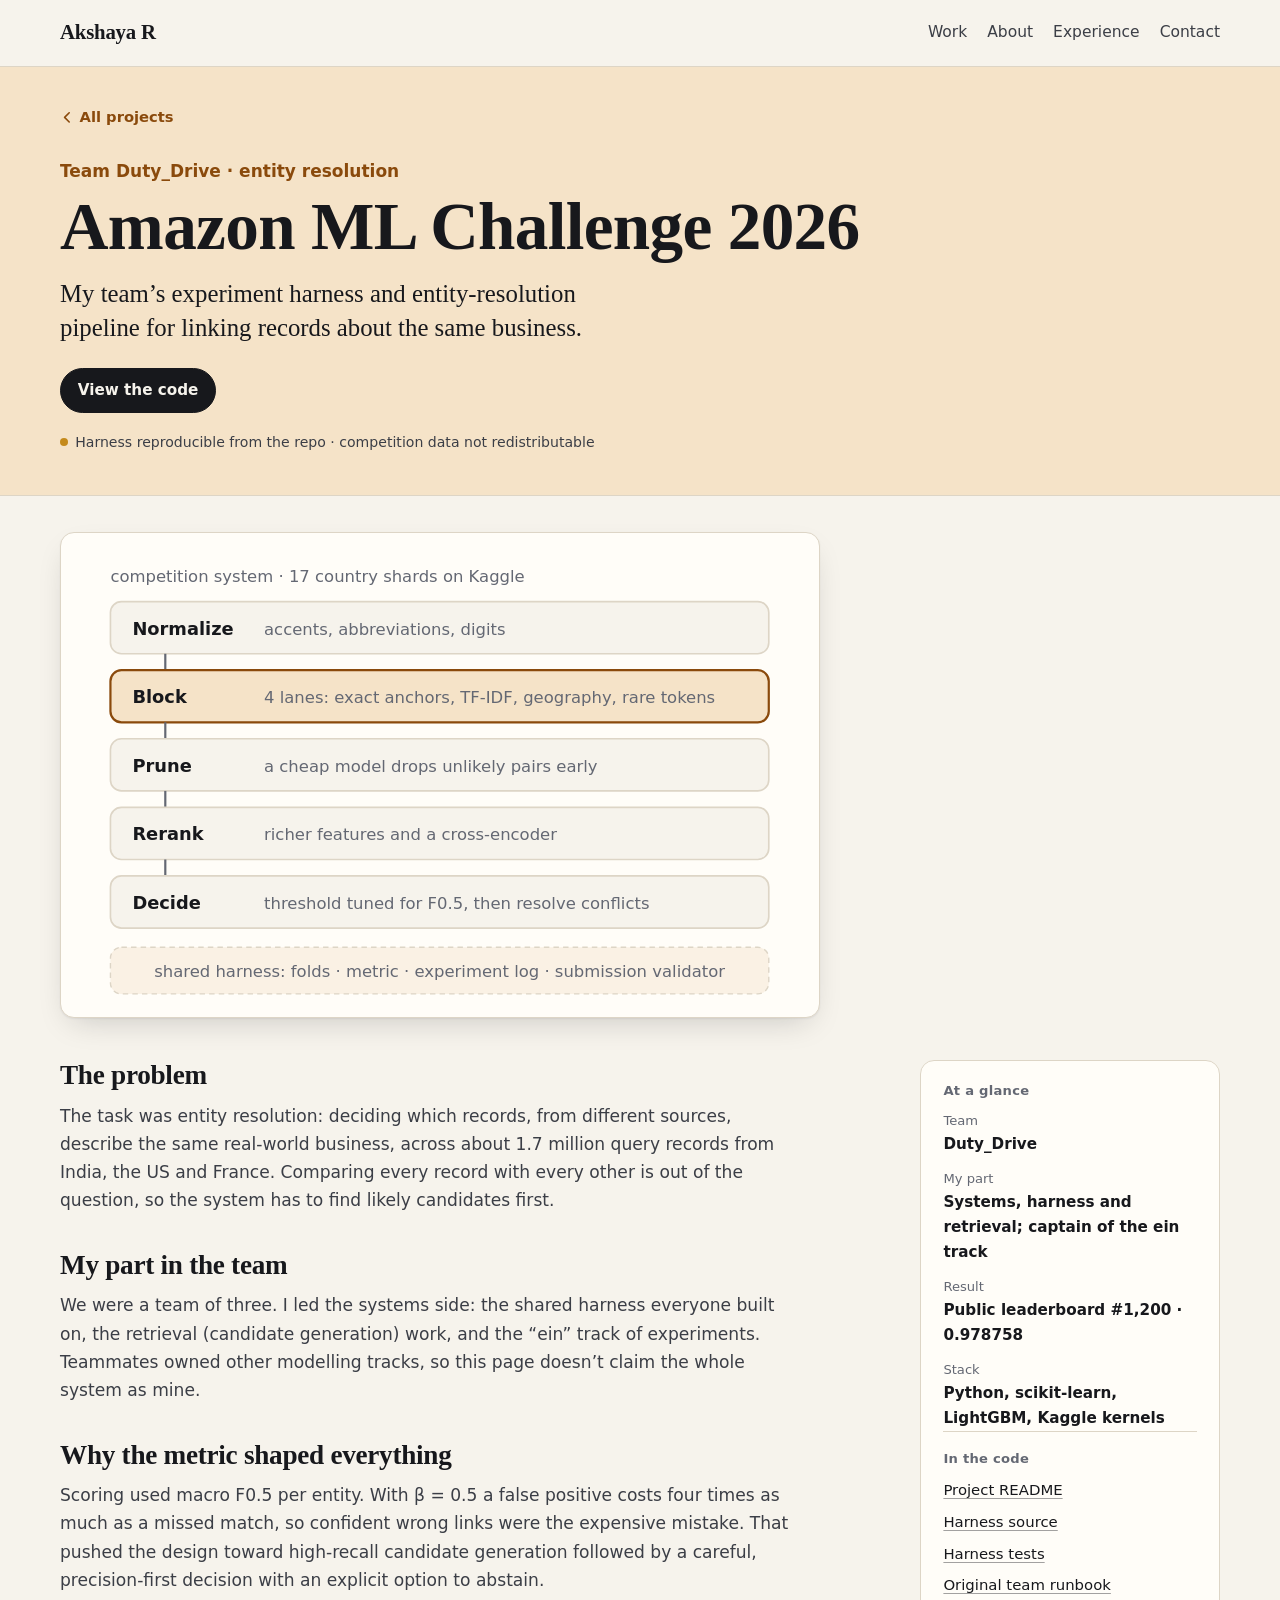
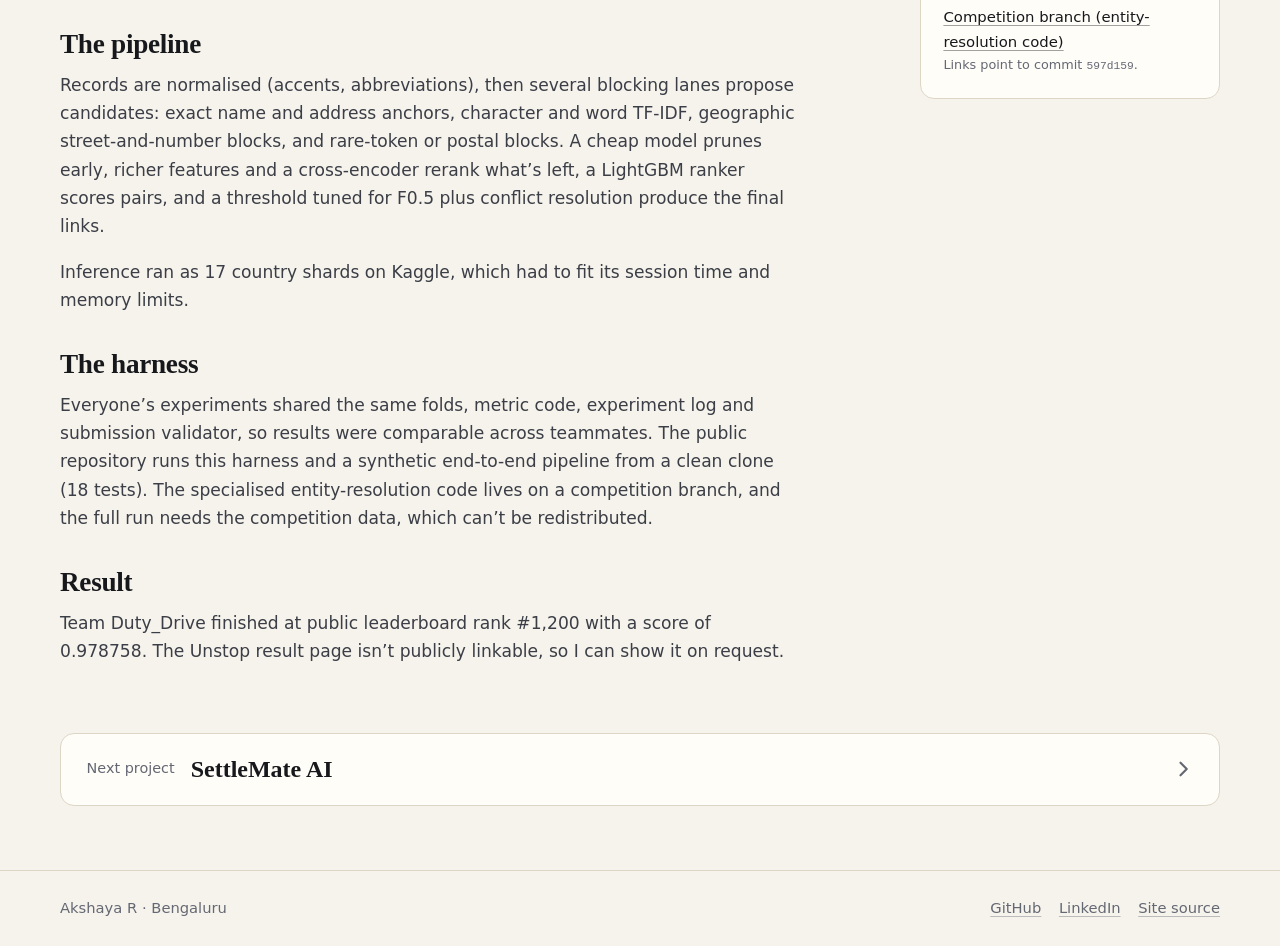
==== commit a1fba44e: "Position portfolio for AI/ML roles and remove decorative arrows - Replace the skills inventory with " ====
--- a/projects/amazon-ml/index.html
+++ b/projects/amazon-ml/index.html
@@ -38,11 +38,11 @@
 </header>
 <main id="main" class="case t-amber">
 <div class="case-top"><div class="wrap">
-<p class="crumb"><a href="/#work"><span aria-hidden="true">←</span> All projects</a></p>
+<p class="crumb"><a href="/#work"><svg class="chev" viewBox="0 0 16 16" width="16" height="16" aria-hidden="true" focusable="false"><path d="M10 3L5 8l5 5" fill="none" stroke="currentColor" stroke-width="1.75" stroke-linecap="round" stroke-linejoin="round"/></svg>All projects</a></p>
 <p class="context">Team Duty_Drive · entity resolution</p>
 <h1>Amazon ML Challenge 2026</h1>
 <p class="lead">My team’s experiment harness and entity-resolution pipeline for linking records about the same business.</p>
-<div class="cta"><a class="btn primary" href="https://github.com/AkshayAlgoX/amlc26-harness">View the code <span aria-hidden="true">↗</span></a></div>
+<div class="cta"><a class="btn primary" href="https://github.com/AkshayAlgoX/amlc26-harness">View the code</a></div>
 <p class="status">Harness reproducible from the repo · competition data not redistributable</p>
 </div></div>
 <div class="wrap"><figure class="case-hero-fig"><svg class="fig" viewBox="0 0 520 330" role="img" aria-labelledby="pl-t pl-d">
@@ -61,13 +61,13 @@
 <p class="pin">Links point to commit <code>597d159</code>.</p>
 </aside>
 </div>
-<p class="next"><a href="/projects/due-diligence/"><span>Next project</span><strong>Real Estate Due Diligence</strong><span aria-hidden="true">→</span></a></p>
+<p class="next"><a href="/projects/settlemate/"><span>Next project</span><strong>SettleMate AI</strong><svg class="chev" viewBox="0 0 16 16" width="16" height="16" aria-hidden="true" focusable="false"><path d="M6 3l5 5-5 5" fill="none" stroke="currentColor" stroke-width="1.75" stroke-linecap="round" stroke-linejoin="round"/></svg></a></p>
 </div>
 </main>
 <footer class="site-foot">
 <div class="wrap foot-row">
 <p>Akshaya R · Bengaluru</p>
-<p><a href="https://github.com/AkshayAlgoX">GitHub <span aria-hidden="true">↗</span></a><a href="https://www.linkedin.com/in/akshaya-r-a381873a4/">LinkedIn <span aria-hidden="true">↗</span></a><a href="https://github.com/AkshayAlgoX/AkshayAlgoX.github.io">Site source <span aria-hidden="true">↗</span></a></p>
+<p><a href="https://github.com/AkshayAlgoX">GitHub</a><a href="https://www.linkedin.com/in/akshaya-r-a381873a4/">LinkedIn</a><a href="https://github.com/AkshayAlgoX/AkshayAlgoX.github.io">Site source</a></p>
 </div>
 </footer>
 </body>
--- a/assets/site.css
+++ b/assets/site.css
@@ -165,15 +165,28 @@
 .card .links { margin-top: auto; padding-top: .4rem; }
 
 /* about + experience */
-.about { display: grid; grid-template-columns: 1.4fr 1fr; gap: 3.5rem; padding-block: 4.5rem 2rem; }
+.about { display: grid; grid-template-columns: 1.6fr 1fr; gap: 3.5rem; padding-block: 4.5rem 2rem; }
 .about h2 { margin-bottom: 1.2rem; }
 .about-text p { font-size: 1.08rem; max-width: 62ch; color: var(--ink-2); }
 .about-text p:first-of-type { color: var(--ink); }
 .about-side { background: var(--card); border: 1px solid var(--line); border-radius: var(--radius); padding: 1.5rem; align-self: start; }
 .about-side h3 { font-size: 1.25rem; margin-bottom: 1rem; }
-.skills { margin: 0; display: grid; gap: .9rem; }
-.skills dt { font-weight: 700; font-size: .85rem; color: var(--muted); }
-.skills dd { margin: .1rem 0 0; }
+.about-side p { margin: 0; color: var(--ink-2); font-size: .95rem; line-height: 1.7; }
+
+/* capabilities */
+.capabilities { padding-block: 4.5rem 1rem; }
+.caps { list-style: none; margin: 0; padding: 0; display: grid; grid-template-columns: repeat(3, 1fr); gap: 1.2rem; }
+.cap { background: var(--card); border: 1px solid var(--line); border-radius: var(--radius); padding: 1.4rem 1.4rem 1.2rem; display: flex; flex-direction: column; }
+.cap h3 { font-size: 1.3rem; margin-bottom: .6rem; }
+.cap h3::before { content: ""; display: block; width: 2rem; height: 3px; border-radius: 2px; background: var(--accent); margin-bottom: .9rem; }
+.cap:nth-child(2) h3::before { background: #1f3d75; }
+.cap:nth-child(3) h3::before { background: #8a4a0c; }
+.cap:nth-child(4) h3::before { background: #1c5a43; }
+.cap:nth-child(5) h3::before { background: #7a2b5e; }
+.cap:nth-child(6) h3::before { background: #0f5b5d; }
+.cap p { color: var(--ink-2); font-size: .97rem; }
+.cap .seen { margin: auto 0 0; padding-top: .6rem; font-size: .88rem; color: var(--muted); }
+.cap .seen a { color: var(--ink); font-weight: 600; }
 
 .experience { padding-block: 3rem 1rem; }
 .experience h2 { margin-bottom: 1.6rem; }
@@ -201,7 +214,9 @@
 /* case study */
 .case-top { background: var(--t-bg); padding-block: 2.4rem 2.6rem; border-bottom: 1px solid var(--line); }
 .crumb { font-size: .92rem; margin-bottom: 1.6rem; }
-.crumb a { text-decoration: none; color: var(--t-ink); font-weight: 600; }
+.crumb a { text-decoration: none; color: var(--t-ink); font-weight: 600; display: inline-flex; align-items: center; gap: .3rem; }
+.crumb a:hover { text-decoration: underline; }
+.chev { flex: none; width: 1em; height: 1em; }
 .case .context { color: var(--t-ink); font-weight: 600; margin-bottom: .5rem; }
 .case h1 { font-size: clamp(2.5rem, 6vw, 4.2rem); line-height: 1; margin-bottom: 1rem; }
 .case .lead { max-width: 44ch; margin-bottom: 1.4rem; }
@@ -236,6 +251,8 @@
 .next a:hover { border-color: var(--ink); }
 .next span:first-child { color: var(--muted); font-size: .9rem; }
 .next strong { font: 600 1.5rem/1.1 var(--serif); margin-right: auto; }
+.next .chev { width: 1.25rem; height: 1.25rem; color: var(--muted); transition: transform .15s ease; }
+.next a:hover .chev { transform: translateX(3px); color: var(--ink); }
 .notfound { padding-block: 6rem; }
 .notfound h1 { font-size: clamp(2.4rem, 6vw, 3.6rem); margin-bottom: 1rem; }
 
@@ -248,6 +265,7 @@
   .feature-media { padding: 1.4rem; }
   .feature-text { padding: 1.6rem 1.5rem 1.8rem; }
   .cards { grid-template-columns: 1fr 1fr; }
+  .caps { grid-template-columns: 1fr 1fr; }
   .about { grid-template-columns: 1fr; gap: 2rem; }
   .case-grid { grid-template-columns: minmax(0, 1fr); gap: 1rem; }
   .case-side { position: static; order: -1; }
@@ -256,6 +274,7 @@
   body { font-size: 1rem; }
   .wrap { width: calc(100% - 2rem); }
   .cards { grid-template-columns: 1fr; }
+  .caps { grid-template-columns: 1fr; }
   .g2 { display: none; }
   .g1 { margin-left: 0; }
   .hero-art { padding-bottom: 2rem; }
